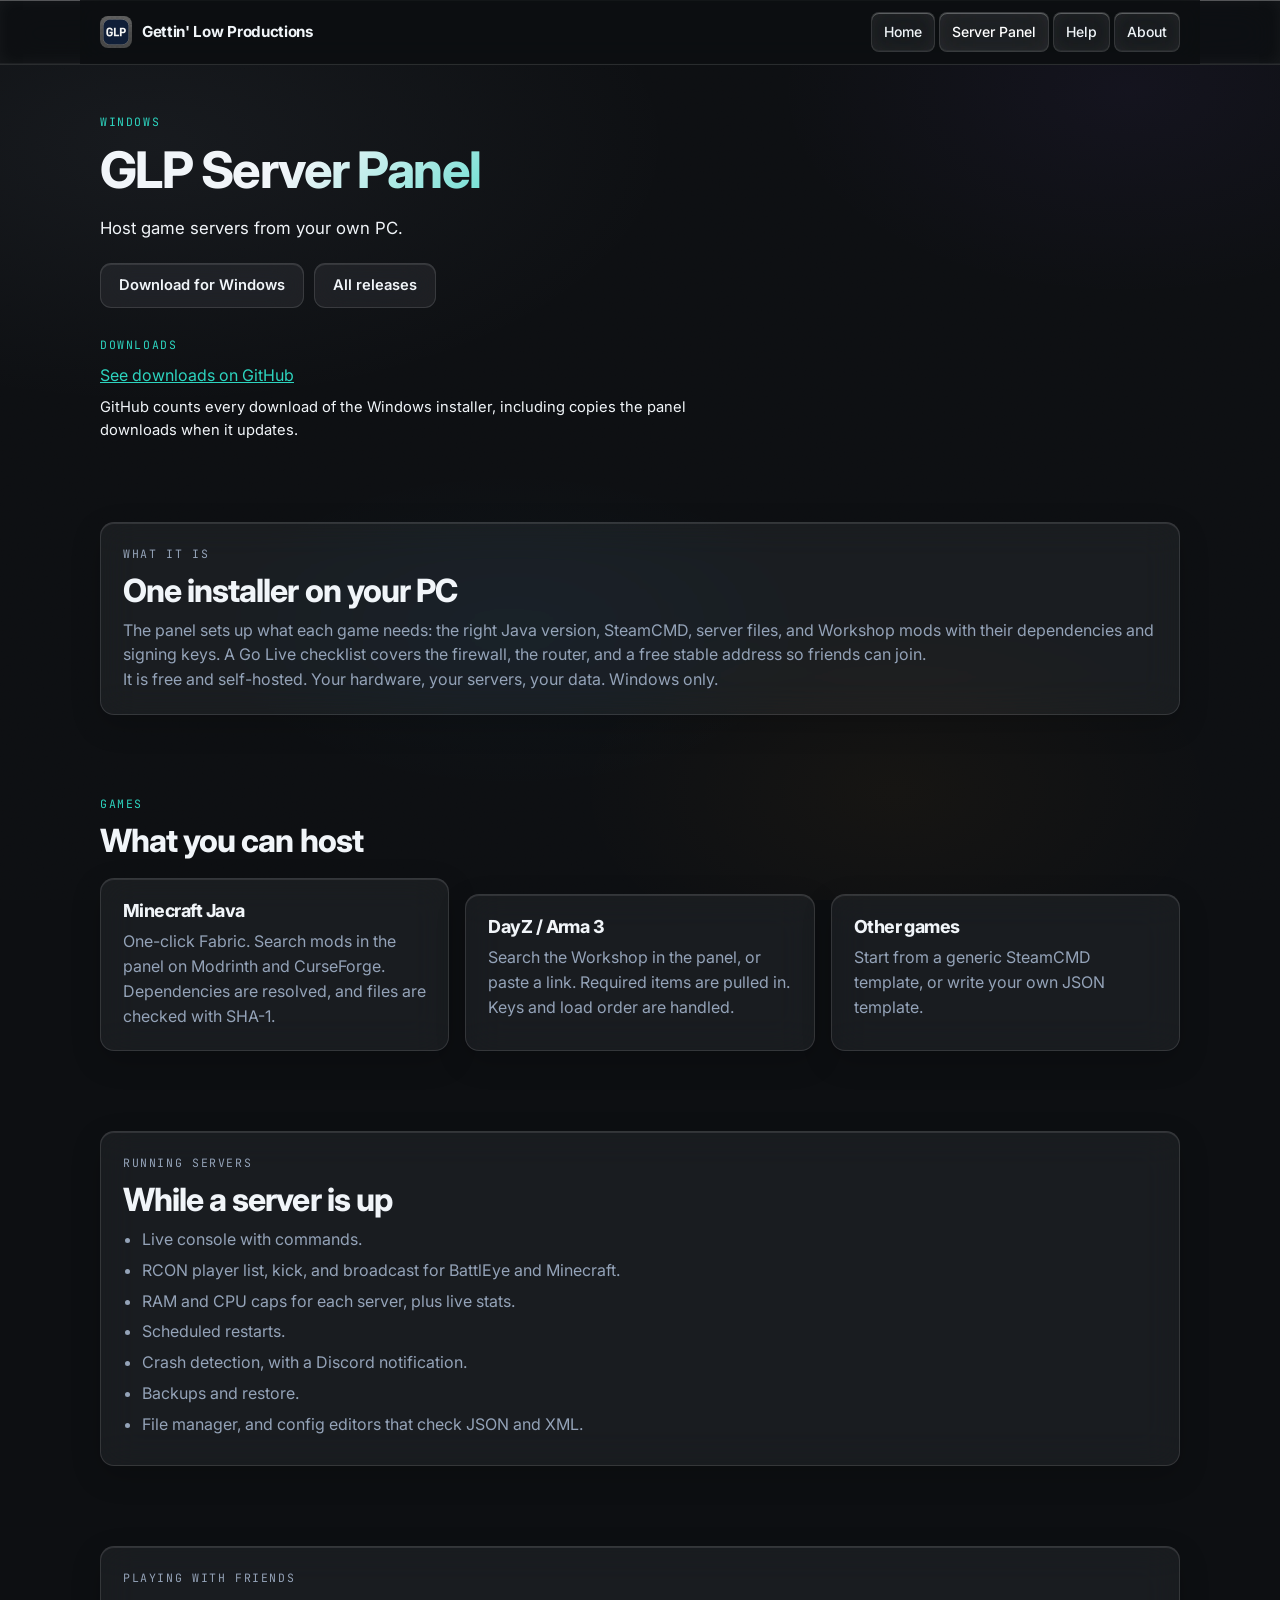
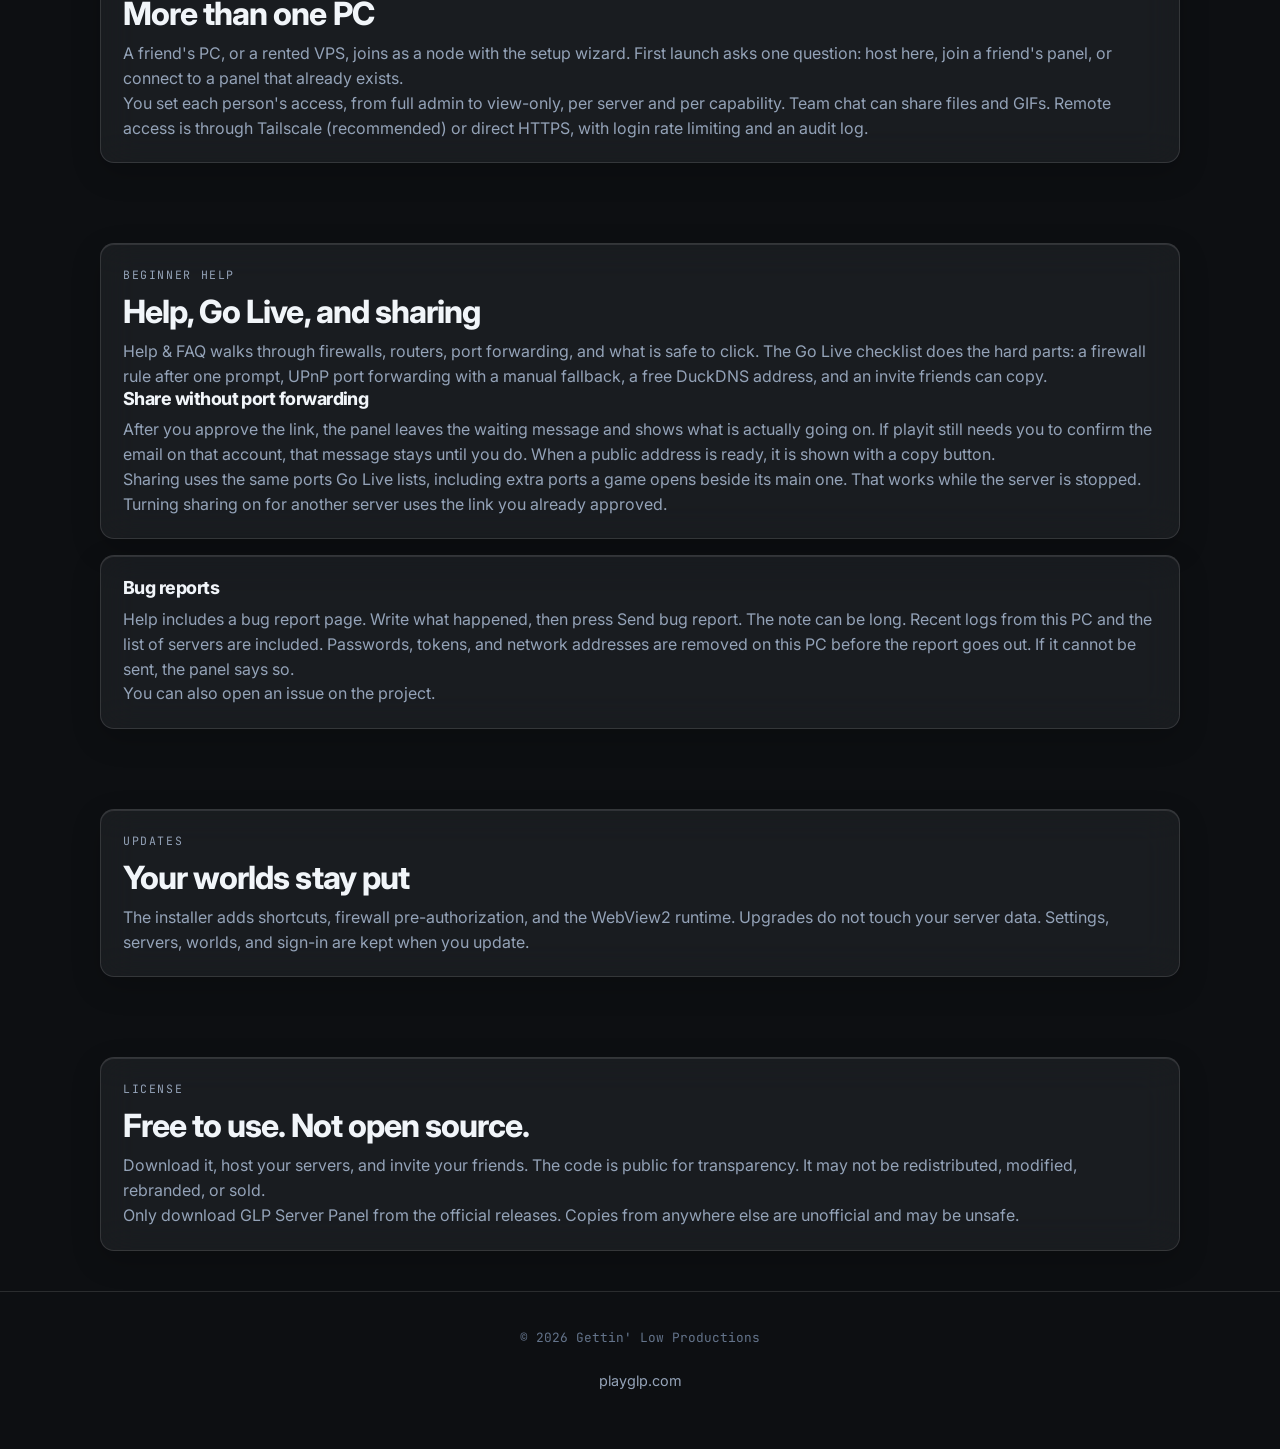
==== index.html @ b5ef21c8 "GLP Server Panel page (static site for GitHub Pages)" ====
<!DOCTYPE html>
<html lang="en">
<head>
  <meta charset="utf-8">
  <meta name="viewport" content="width=device-width, initial-scale=1">
  <title>GLP Server Panel</title>
  <meta name="description" content="Host game servers from your own PC. GLP Server Panel is a free Windows app from Gettin' Low Productions.">
  <link rel="canonical" href="https://gettinlowproductions.github.io/GLP-Panel/">
  <meta property="og:site_name" content="Gettin' Low Productions">
  <meta property="og:title" content="GLP Server Panel">
  <meta property="og:description" content="Host game servers from your own PC. GLP Server Panel is a free Windows app from Gettin' Low Productions.">
  <meta property="og:url" content="https://gettinlowproductions.github.io/GLP-Panel/">
  <meta property="og:type" content="website">
  <meta property="og:image" content="https://gettinlowproductions.github.io/GLP-Panel/assets/glp.jpg">
  <meta property="og:image:alt" content="Gettin' Low Productions">
  <meta name="twitter:card" content="summary">
  <meta name="twitter:title" content="GLP Server Panel">
  <meta name="twitter:description" content="Host game servers from your own PC. GLP Server Panel is a free Windows app from Gettin' Low Productions.">
  <meta name="twitter:image" content="https://gettinlowproductions.github.io/GLP-Panel/assets/glp.jpg">
  <meta name="theme-color" content="#2dd4bf">
  <link rel="preconnect" href="https://fonts.googleapis.com">
  <link rel="preconnect" href="https://fonts.gstatic.com" crossorigin>
  <link href="https://fonts.googleapis.com/css2?family=Inter:wght@400;500;600;700;800&family=JetBrains+Mono:wght@400;500;600&display=swap" rel="stylesheet">
  <link rel="icon" type="image/jpeg" href="assets/glp.jpg">
  <link rel="apple-touch-icon" href="assets/glp.jpg">
  <link rel="stylesheet" href="css/preview.css">
  <link rel="stylesheet" href="css/retheme.css">
  <link rel="stylesheet" href="css/retheme-pages.css">
  <link rel="stylesheet" href="css/panel.css">
</head>
<body>
  <a class="skip-link" href="#main">Skip to content</a>
  <div class="bg" aria-hidden="true"></div>
  <header class="site-header">
    <div class="nav-inner">
      <a class="logo" href="https://playglp.com/">
        <img src="assets/glp-mark.png" width="32" height="32" alt="">
        <span class="logo-full">Gettin' Low Productions</span>
        <span class="logo-short">GLP</span>
      </a>
      <button class="nav-toggle" type="button" aria-expanded="false" aria-controls="site-nav">Menu</button>
      <nav id="site-nav" aria-label="Primary">
        <a href="https://playglp.com/">Home</a>
        <a href="index.html" aria-current="page">Server Panel</a>
        <a href="https://playglp.com/help.html">Help</a>
        <a href="https://playglp.com/about.html">About</a>
      </nav>
    </div>
  </header>

  <main id="main">
    <section class="hero wrap" aria-labelledby="page-title">
      <div class="hero-inner">
        <p class="kicker">Windows</p>
        <h1 id="page-title">GLP Server Panel</h1>
        <p class="lede">Host game servers from your own PC.</p>
        <div class="actions">
          <a class="btn btn-primary" id="download-btn" href="https://github.com/CarterCanDo/GLP-Server-Panel-Releases/releases/latest">Download for Windows<span id="download-version"></span></a>
          <a class="btn btn-secondary" id="all-releases" href="https://github.com/CarterCanDo/GLP-Server-Panel-Releases/releases">All releases</a>
        </div>
        <div class="hero-stat">
          <p class="kicker">Downloads</p>
          <p class="dl-count" id="download-count" aria-live="polite"><a href="https://github.com/CarterCanDo/GLP-Server-Panel-Releases/releases">See downloads on GitHub</a></p>
          <p class="lede dl-note">GitHub counts every download of the Windows installer, including copies the panel downloads when it updates.</p>
        </div>
      </div>
    </section>

    <section class="section tight" aria-labelledby="what-title">
      <div class="wrap">
        <div class="card">
          <p class="kicker">What it is</p>
          <h2 id="what-title">One installer on your PC</h2>
          <p>The panel sets up what each game needs: the right Java version, SteamCMD, server files, and Workshop mods with their dependencies and signing keys. A Go Live checklist covers the firewall, the router, and a free stable address so friends can join.</p>
          <p>It is free and self-hosted. Your hardware, your servers, your data. Windows only.</p>
        </div>
      </div>
    </section>

    <section class="section tight" aria-labelledby="games-title">
      <div class="wrap">
        <p class="kicker">Games</p>
        <h2 id="games-title">What you can host</h2>
        <div class="product-grid">
          <div class="card">
            <h3>Minecraft Java</h3>
            <p>One-click Fabric. Search mods in the panel on Modrinth and CurseForge. Dependencies are resolved, and files are checked with SHA-1.</p>
          </div>
          <div class="card">
            <h3>DayZ / Arma 3</h3>
            <p>Search the Workshop in the panel, or paste a link. Required items are pulled in. Keys and load order are handled.</p>
          </div>
          <div class="card">
            <h3>Other games</h3>
            <p>Start from a generic SteamCMD template, or write your own JSON template.</p>
          </div>
        </div>
      </div>
    </section>

    <section class="section tight" aria-labelledby="run-title">
      <div class="wrap">
        <div class="card">
          <p class="kicker">Running servers</p>
          <h2 id="run-title">While a server is up</h2>
          <ul>
            <li>Live console with commands.</li>
            <li>RCON player list, kick, and broadcast for BattlEye and Minecraft.</li>
            <li>RAM and CPU caps for each server, plus live stats.</li>
            <li>Scheduled restarts.</li>
            <li>Crash detection, with a Discord notification.</li>
            <li>Backups and restore.</li>
            <li>File manager, and config editors that check JSON and XML.</li>
          </ul>
        </div>
      </div>
    </section>

    <section class="section tight" aria-labelledby="friends-title">
      <div class="wrap">
        <div class="card">
          <p class="kicker">Playing with friends</p>
          <h2 id="friends-title">More than one PC</h2>
          <p>A friend's PC, or a rented VPS, joins as a node with the setup wizard. First launch asks one question: host here, join a friend's panel, or connect to a panel that already exists.</p>
          <p>You set each person's access, from full admin to view-only, per server and per capability. Team chat can share files and GIFs. Remote access is through Tailscale (recommended) or direct HTTPS, with login rate limiting and an audit log.</p>
        </div>
      </div>
    </section>

    <section class="section tight" aria-labelledby="help-title">
      <div class="wrap">
        <div class="card">
          <p class="kicker">Beginner help</p>
          <h2 id="help-title">Help, Go Live, and sharing</h2>
          <p>Help &amp; FAQ walks through firewalls, routers, port forwarding, and what is safe to click. The Go Live checklist does the hard parts: a firewall rule after one prompt, UPnP port forwarding with a manual fallback, a free DuckDNS address, and an invite friends can copy.</p>
          <h3>Share without port forwarding</h3>
          <p>After you approve the link, the panel leaves the waiting message and shows what is actually going on. If playit still needs you to confirm the email on that account, that message stays until you do. When a public address is ready, it is shown with a copy button.</p>
          <p>Sharing uses the same ports Go Live lists, including extra ports a game opens beside its main one. That works while the server is stopped. Turning sharing on for another server uses the link you already approved.</p>
        </div>
        <div class="card">
          <h3>Bug reports</h3>
          <p>Help includes a bug report page. Write what happened, then press Send bug report. The note can be long. Recent logs from this PC and the list of servers are included. Passwords, tokens, and network addresses are removed on this PC before the report goes out. If it cannot be sent, the panel says so.</p>
          <p>You can also open an issue on the project.</p>
        </div>
      </div>
    </section>

    <section class="section tight" aria-labelledby="updates-title">
      <div class="wrap">
        <div class="card">
          <p class="kicker">Updates</p>
          <h2 id="updates-title">Your worlds stay put</h2>
          <p>The installer adds shortcuts, firewall pre-authorization, and the WebView2 runtime. Upgrades do not touch your server data. Settings, servers, worlds, and sign-in are kept when you update.</p>
        </div>
      </div>
    </section>

    <section class="section tight" aria-labelledby="license-title">
      <div class="wrap">
        <div class="card">
          <p class="kicker">License</p>
          <h2 id="license-title">Free to use. Not open source.</h2>
          <p>Download it, host your servers, and invite your friends. The code is public for transparency. It may not be redistributed, modified, rebranded, or sold.</p>
          <p>Only download GLP Server Panel from the official releases. Copies from anywhere else are unofficial and may be unsafe.</p>
        </div>
      </div>
    </section>
  </main>

  <footer class="site-footer">
    <div class="footer-brand">© 2026 Gettin' Low Productions</div>
    <div class="footer-links">
      <a href="https://playglp.com/">playglp.com</a>
    </div>
  </footer>
  <script src="js/border-light.js"></script>
  <script src="js/downloads.js"></script>
</body>
</html>
---- css/preview.css ----
:root {
  --bg: #0d0f12;
  --surface: #161a21;
  --surface-2: #1e232c;
  --cyan: #2dd4bf;
  --violet: #a78bfa;
  --sky: #38bdf8;
  --amber: #f59e0b;
  --text: #f1f5f9;
  --muted: #94a3b8;
  --faint: #64748b;
  --line: rgba(45, 212, 191, 0.14);
  --line-strong: rgba(45, 212, 191, 0.35);
  --danger: #f87171;
  --ok: #34d399;
  --sidebar: #11151c;
  --radius: 14px;
  --max: 1120px;
  --header: 64px;
  --ribbon: 0px;
}

* { box-sizing: border-box; margin: 0; padding: 0; }
html { scroll-behavior: smooth; scroll-padding-top: calc(var(--ribbon) + 180px); }
body {
  font-family: Inter, system-ui, sans-serif;
  background: var(--bg);
  color: var(--text);
  line-height: 1.55;
  min-height: 100%;
}
img { max-width: 100%; display: block; }
a { color: var(--cyan); }
button { font-family: inherit; }
[hidden] { display: none !important; }

.bg {
  position: fixed; inset: 0; z-index: -1; pointer-events: none;
  background:
    radial-gradient(ellipse 70% 45% at 12% 18%, rgba(45, 212, 191, 0.06) 0%, transparent 60%),
    radial-gradient(ellipse 50% 40% at 88% 8%, rgba(167, 139, 250, 0.05) 0%, transparent 55%);
}

/* Preview ribbon — this is not production */
.ribbon {
  position: sticky; top: 0; z-index: 200;
  background: #12161c;
  border-bottom: 1px solid rgba(245, 158, 11, 0.35);
  color: var(--muted);
  font-size: 0.75rem;
  letter-spacing: 0.04em;
  text-align: center;
  padding: 8px 16px;
  min-height: var(--ribbon);
}
.ribbon strong { color: var(--amber); font-weight: 700; letter-spacing: 0.08em; text-transform: uppercase; font-size: 0.68rem; }

/* Header */
.site-header {
  position: sticky;
  top: 0;
  z-index: 180;
  background: rgba(13, 15, 18, 0.92);
  backdrop-filter: blur(14px);
  border-bottom: 1px solid var(--line);
}
.nav-inner {
  max-width: var(--max);
  margin: 0 auto;
  padding: 0 20px;
  min-height: var(--header);
  display: flex;
  align-items: center;
  gap: 18px;
}
.logo {
  display: flex; align-items: center; gap: 10px;
  text-decoration: none; color: var(--text);
  font-weight: 700; letter-spacing: -0.02em;
  flex-shrink: 0;
}
.logo img {
  width: 32px; height: 32px; border-radius: 8px; object-fit: cover;
  background: #0a0c10;
}
.logo span { white-space: nowrap; font-size: 0.95rem; }
.logo-short { display: none; font-weight: 700; letter-spacing: 0.04em; }

.nav-toggle {
  display: none;
  margin-left: auto;
  min-width: 44px; min-height: 44px;
  padding: 0 12px;
  border-radius: 10px;
  border: 1px solid var(--line);
  background: transparent;
  color: var(--text);
  font-weight: 600;
  font-size: 0.85rem;
  cursor: pointer;
}
.nav-toggle[aria-expanded="true"] { border-color: var(--line-strong); color: var(--cyan); }

.product-jump {
  border-top: 1px solid var(--line);
  padding: 10px 20px 12px;
}
.product-jump .chip-row {
  max-width: var(--max);
  margin: 0 auto;
}

#site-nav {
  display: flex;
  align-items: center;
  gap: 4px;
  margin-left: auto;
  list-style: none;
}
#site-nav a, #site-nav .menu-btn {
  display: inline-flex; align-items: center; justify-content: center;
  min-height: 40px; padding: 8px 12px;
  color: var(--muted); text-decoration: none;
  font-size: 0.875rem; font-weight: 500;
  background: none; border: 0; border-radius: 8px;
  cursor: pointer; white-space: nowrap;
}
#site-nav a:hover, #site-nav .menu-btn:hover,
#site-nav a[aria-current="page"], #site-nav .menu-btn[aria-expanded="true"] {
  color: var(--text); background: var(--surface-2);
}
#site-nav a.discord {
  color: var(--cyan);
  border: 1px solid var(--line);
  margin-left: 6px;
}
#site-nav a.discord:hover { border-color: var(--line-strong); }

.visually-hidden {
  position: absolute; width: 1px; height: 1px; overflow: hidden;
  clip: rect(0, 0, 0, 0); white-space: nowrap; border: 0;
}
.lang-switch {
  position: relative;
  display: flex;
  align-items: center;
  margin: 0 4px;
}
.lang-switch select {
  appearance: none;
  background: var(--surface);
  border: 1px solid var(--line);
  color: var(--muted);
  font-family: "JetBrains Mono", ui-monospace, monospace;
  font-size: 0.72rem;
  font-weight: 500;
  padding: 8px 28px 8px 10px;
  min-height: 40px;
  border-radius: 8px;
  cursor: pointer;
  outline: none;
  max-width: 180px;
}
.lang-switch select:hover,
.lang-switch select:focus {
  border-color: var(--line-strong);
  color: var(--cyan);
}
.lang-switch::after {
  content: "▾";
  position: absolute;
  right: 10px;
  pointer-events: none;
  font-size: 0.65rem;
  color: var(--faint);
}

.has-menu { position: relative; }
.dropdown {
  position: absolute; top: calc(100% + 6px); left: 0;
  min-width: 260px;
  background: #141820;
  border: 1px solid var(--line);
  border-radius: 12px;
  padding: 8px;
  box-shadow: 0 16px 40px rgba(0,0,0,.45);
  display: none;
}
.has-menu.open .dropdown, .has-menu:hover .dropdown, .has-menu:focus-within .dropdown {
  display: block;
}
.dropdown a {
  display: grid !important;
  grid-template-columns: 32px minmax(0, 1fr);
  align-items: center;
  justify-content: start;
  column-gap: 12px;
  width: 100%;
  text-align: left;
  min-height: 48px;
  padding: 8px 10px !important;
  white-space: nowrap !important;
}
.dropdown img {
  width: 32px;
  height: 32px;
  border-radius: 8px;
  object-fit: cover;
  object-position: center;
  flex: none;
  display: block;
}
.dropdown .item-text {
  display: flex;
  flex-direction: column;
  justify-content: center;
  align-items: flex-start;
  gap: 2px;
  min-width: 0;
  line-height: 1.2;
}
.dropdown .name { display: block; color: var(--text); font-weight: 600; font-size: 0.86rem; }
.dropdown .job { display: block; color: var(--faint); font-size: 0.75rem; }

/* Page */
.wrap { max-width: var(--max); margin: 0 auto; padding: 0 20px; }
.section { padding: 64px 20px; }
.section.tight { padding: 40px 20px; }
.kicker {
  font-family: "JetBrains Mono", ui-monospace, monospace;
  font-size: 0.72rem; letter-spacing: 0.14em; text-transform: uppercase;
  color: var(--cyan); margin-bottom: 10px;
}
h1, h2, h3 { letter-spacing: -0.03em; line-height: 1.15; font-weight: 750; }
h1 { font-size: clamp(2rem, 4.4vw, 3.15rem); }
h2 { font-size: clamp(1.45rem, 3vw, 2rem); }
h3 { font-size: 1.12rem; }
.lede { color: var(--muted); font-size: 1.05rem; max-width: 40rem; }
.center { text-align: center; }
.center .lede { margin-left: auto; margin-right: auto; }

.actions { display: flex; flex-wrap: wrap; gap: 10px; margin-top: 22px; }
.btn {
  display: inline-flex; align-items: center; justify-content: center;
  min-height: 44px; padding: 10px 18px; border-radius: 11px;
  font-weight: 600; font-size: 0.92rem; text-decoration: none;
  border: 1px solid transparent; cursor: pointer;
}
.btn-primary {
  background: linear-gradient(135deg, rgba(45,212,191,.16), rgba(167,139,250,.1));
  color: var(--cyan);
  border-color: rgba(45,212,191,.35);
}
.btn-primary:hover { border-color: rgba(45,212,191,.6); color: #fff; }
.btn-secondary {
  background: transparent; color: var(--muted);
  border-color: var(--line);
}
.btn-secondary:hover { color: var(--text); border-color: var(--line-strong); }
.btn-amber { color: var(--amber); border-color: rgba(245,158,11,.35); background: transparent; }
.btn-amber:hover { background: rgba(245,158,11,.08); }
.btn[aria-disabled="true"] { opacity: 0.7; cursor: default; pointer-events: none; }

.badge {
  display: inline-flex; align-items: center; gap: 6px;
  font-family: "JetBrains Mono", ui-monospace, monospace;
  font-size: 0.68rem; letter-spacing: 0.08em; text-transform: uppercase;
  padding: 4px 9px; border-radius: 999px;
  border: 1px solid var(--line); color: var(--muted);
}
.badge-warn { color: var(--amber); border-color: rgba(245,158,11,.4); background: rgba(245,158,11,.08); }
.badge-ok { color: var(--ok); border-color: rgba(52,211,153,.35); background: rgba(52,211,153,.08); }
.badge-soon { color: var(--amber); border-color: rgba(245,158,11,.4); }

/* Hero */
.hero { padding: 48px 20px 36px; }
.hero-inner { max-width: 720px; }
.hero h1 {
  background: linear-gradient(135deg, var(--text) 28%, var(--cyan) 72%, var(--violet));
  -webkit-background-clip: text; background-clip: text; -webkit-text-fill-color: transparent;
  margin: 8px 0 16px;
}
.hero .lede { margin-bottom: 4px; }

/* Two paths */
.path-grid {
  display: grid; grid-template-columns: 1fr 1fr; gap: 16px;
  max-width: var(--max); margin: 0 auto;
}
.path-card {
  background: var(--surface);
  border: 1px solid var(--line);
  border-radius: var(--radius);
  padding: 24px;
  display: flex; flex-direction: column; gap: 10px;
}
.path-card p { color: var(--muted); font-size: 0.95rem; }
.path-card .actions { margin-top: auto; padding-top: 8px; }

/* Journey */
.journey { display: flex; flex-direction: column; gap: 0; max-width: 760px; margin: 28px auto 0; }
.stage {
  display: grid;
  grid-template-columns: 28px 1fr;
  gap: 16px;
  position: relative;
}
.stage + .stage { margin-top: 0; }
.rail { position: relative; }
.rail::before {
  content: "";
  position: absolute;
  left: 13px; top: 28px; bottom: -8px;
  width: 2px;
  background: linear-gradient(180deg, var(--cyan), rgba(167,139,250,.5));
  opacity: .45;
}
.stage:last-child .rail::before { display: none; }
.dot {
  width: 28px; height: 28px; border-radius: 50%;
  display: grid; place-items: center;
  font-family: "JetBrains Mono", ui-monospace, monospace;
  font-size: 0.62rem; font-weight: 700;
  background: var(--surface-2);
  border: 1px solid var(--line-strong);
  color: var(--cyan);
}
.stage-body { padding: 0 0 28px; }
.stage-meta {
  display: flex; flex-wrap: wrap; align-items: center; gap: 8px 12px;
  margin-bottom: 6px;
}
.stage-name {
  font-family: "JetBrains Mono", ui-monospace, monospace;
  font-size: 0.72rem; letter-spacing: 0.12em; text-transform: uppercase;
  color: var(--faint);
}
.stage-product { font-weight: 700; }
.stage-body p { color: var(--muted); font-size: 0.95rem; max-width: 46ch; }
.stage.support .dot { color: var(--cyan); }
.stage.manage .dot { color: var(--violet); border-color: rgba(167,139,250,.45); }
.stage.talk .dot { color: var(--sky); border-color: rgba(56,189,248,.45); }
.stage.play .dot { color: #67e8f9; border-color: rgba(0,240,255,.35); }
.stage.host .dot { color: var(--amber); border-color: rgba(245,158,11,.45); }

/* Builder demo */
.builder-demo {
  display: grid;
  grid-template-columns: 1fr 280px;
  gap: 16px;
  background: var(--surface);
  border: 1px solid var(--line);
  border-radius: 16px;
  overflow: hidden;
}
.builder-main { padding: 22px; min-width: 0; }
.builder-steps {
  display: flex; flex-wrap: wrap; gap: 6px;
  margin: 14px 0 18px;
}
.builder-steps button {
  min-height: 36px; padding: 6px 10px;
  border-radius: 999px; border: 1px solid var(--line);
  background: transparent; color: var(--muted);
  font-size: 0.78rem; font-weight: 600; cursor: pointer;
}
.builder-steps button.on {
  color: #0c1018; background: var(--sky); border-color: var(--sky);
}
.builder-panel h3 { margin-bottom: 8px; }
.builder-panel p { color: var(--muted); font-size: 0.92rem; margin-bottom: 12px; }
.choice-list { display: flex; flex-direction: column; gap: 8px; }
.choice {
  text-align: left; width: 100%;
  background: var(--surface-2);
  border: 1px solid var(--line);
  border-radius: 10px;
  padding: 10px 12px;
  color: var(--text);
}
.choice.on { border-color: var(--sky); }
.choice small { display: block; color: var(--faint); font-size: 0.78rem; }
.prod-picks { display: flex; flex-direction: column; gap: 8px; }
.prod-pick {
  display: flex; gap: 10px; align-items: flex-start;
  padding: 10px 12px; border-radius: 10px;
  border: 1px solid var(--line); background: var(--surface-2);
}
.prod-pick.on { border-color: var(--cyan); }
.prod-pick img { width: 28px; height: 28px; border-radius: 7px; object-fit: cover; object-position: center; }
.review-note {
  background: rgba(56,189,248,.08);
  border: 1px solid rgba(56,189,248,.25);
  border-radius: 10px;
  padding: 12px 14px;
  color: var(--muted);
  font-size: 0.9rem;
}
.tree {
  background: var(--sidebar);
  border-left: 1px solid var(--line);
  padding: 14px 0 18px;
  font-size: 0.82rem;
}
.tree-head {
  padding: 4px 16px 12px;
  font-size: 0.68rem; letter-spacing: 0.1em; text-transform: uppercase;
  color: var(--faint); font-weight: 700;
}
.tree-cat {
  padding: 10px 16px 3px;
  font-size: 0.68rem; letter-spacing: 0.08em; text-transform: uppercase;
  color: var(--faint); font-weight: 700;
}
.tree-ch {
  padding: 3px 16px;
  color: var(--muted);
  display: flex; gap: 8px; align-items: center;
}
.tree-ch.lock { color: var(--amber); }
.tree-ch .ico { opacity: .65; width: 14px; text-align: center; }
.tree-roles { padding: 10px 16px 0; display: flex; flex-wrap: wrap; gap: 6px; }
.role-pill {
  font-size: 0.7rem; padding: 3px 8px; border-radius: 999px;
  border: 1px solid var(--line); color: var(--muted);
}

.product-grid {
  display: grid;
  grid-template-columns: repeat(auto-fit, minmax(min(300px, 100%), 1fr));
  gap: 16px;
}
.product-card {
  background: var(--surface);
  border: 1px solid var(--line);
  border-radius: 16px;
  padding: 24px 24px 12px;
  display: flex;
  flex-direction: column;
  gap: 10px;
}
.product-card img {
  width: 48px; height: 48px; border-radius: 12px;
  object-fit: cover; object-position: center; background: #0a0c10;
}
.product-card[data-product="support"] img {
  box-shadow: 0 0 16px rgba(226,232,240,.4);
}
.product-card[data-product="understudy"] img {
  box-shadow: 0 0 16px rgba(76,141,255,.5);
}
.product-card[data-product="prompter"] img {
  box-shadow: 0 0 16px rgba(45,212,191,.5);
}
.product-card[data-product="ensemble"] img {
  box-shadow: 0 0 16px rgba(245,158,11,.5);
}
.product-card[data-product="gaming_lounge"] img,
.product-card[data-product="gaming-lounge"] img {
  box-shadow: 0 0 12px rgba(0,240,255,.5), 0 0 22px rgba(255,46,200,.35);
}
.product-card h3 { font-size: 1.15rem; }
.product-card p { color: var(--muted); font-size: 0.92rem; flex: 1; }
.product-card .tags { display: flex; flex-wrap: wrap; gap: 6px; }
.product-card .tag {
  font-size: 0.72rem; font-weight: 600;
  padding: 4px 8px; border-radius: 999px;
  border: 1px solid var(--line); color: var(--muted);
}
.product-card a.tag-btn {
  text-decoration: none;
  color: var(--cyan);
  border-color: var(--line-strong);
  cursor: pointer;
}
.product-card a.tag-btn:hover {
  border-color: var(--cyan);
  color: var(--text);
}
.product-card .card-actions { display: flex; flex-wrap: wrap; gap: 8px; margin-top: 6px; }
.product-card .card-actions .btn { min-height: 40px; padding: 8px 14px; font-size: 0.82rem; width: auto; }
.product-status {
  display: flex;
  flex-direction: column;
  gap: 3px;
  margin-top: auto;
  padding-top: 10px;
  min-height: 42px;
  border-top: 1px solid var(--line);
  font-size: 0.75rem;
  font-weight: 600;
  letter-spacing: 0.01em;
  color: var(--muted);
}
.product-status-row {
  display: flex;
  justify-content: space-between;
  align-items: center;
  gap: 12px;
}
.product-status-meta {
  display: flex;
  justify-content: space-between;
  align-items: center;
  gap: 12px;
  font-size: 0.68rem;
  font-weight: 500;
  color: var(--muted);
}
.product-status-hist,
.product-status-uptime { white-space: nowrap; }
.product-status-hist { min-height: 1em; }
@media (max-width: 520px) {
  .product-status-meta { flex-wrap: wrap; gap: 2px 12px; }
}
.product-status-health {
  display: inline-flex;
  align-items: center;
  gap: 8px;
  min-width: 0;
}
.product-status-dot {
  width: 7px;
  height: 7px;
  border-radius: 50%;
  background: var(--faint);
  flex-shrink: 0;
}
.product-status-dot[data-state="operational"] { background: var(--ok); }
.product-status-dot[data-state="degraded"] { background: var(--amber); }
.product-status-dot[data-state="offline"] { background: var(--danger); }
.product-status-dot[data-state="unknown"] { background: var(--faint); }
.product-status-label { white-space: nowrap; }
.product-status-servers {
  color: var(--muted);
  white-space: nowrap;
  font-variant-numeric: tabular-nums;
}

/* Products */
.product-rows { display: flex; flex-direction: column; gap: 10px; }
.product-row {
  display: grid;
  grid-template-columns: 48px 1fr auto;
  gap: 16px; align-items: center;
  background: var(--surface);
  border: 1px solid var(--line);
  border-radius: 14px;
  padding: 16px 18px;
  text-decoration: none; color: inherit;
}
.product-row:hover { border-color: var(--line-strong); }
.product-row img, .product-mark {
  width: 48px; height: 48px; border-radius: 12px;
  object-fit: cover; object-position: center; background: #0a0c10;
}
.product-mark {
  display: grid; place-items: center;
  font-family: "JetBrains Mono", ui-monospace, monospace;
  font-size: 0.7rem; font-weight: 700;
  background: linear-gradient(135deg, var(--cyan), var(--violet));
  color: #0c1018;
}
.product-row h3 { font-size: 1rem; margin-bottom: 2px; }
.product-row p { color: var(--muted); font-size: 0.88rem; }
.product-row .go { color: var(--cyan); font-weight: 600; font-size: 0.85rem; white-space: nowrap; }

.chip-row { display: flex; flex-wrap: wrap; gap: 8px; justify-content: center; }
.chip {
  display: inline-flex; align-items: center; gap: 8px;
  min-height: 44px; padding: 8px 14px;
  border-radius: 999px; border: 1px solid var(--line);
  background: var(--surface); color: var(--text); text-decoration: none;
  font-weight: 600; font-size: 0.88rem;
  font-family: inherit; cursor: pointer;
}
.chip img { width: 22px; height: 22px; border-radius: 6px; object-fit: cover; object-position: center; }
.chip:hover { border-color: var(--line-strong); }
.chip[aria-current="page"] {
  border-color: var(--line-strong);
  color: var(--cyan);
  background: var(--surface-2);
}

/* Prompter demo */
.pdemo-wrap { margin-top: 20px; }
.pdemo-head { display: flex; justify-content: space-between; gap: 16px; flex-wrap: wrap; margin-bottom: 14px; }
.pdemo-head p { color: var(--muted); font-size: 0.92rem; max-width: 46ch; }
.pdemo-duo { display: grid; grid-template-columns: 1fr 1fr; gap: 16px; }
.pdemo-stage { background: rgba(22,26,33,.7); border: 1px solid var(--line); border-radius: 16px; overflow: hidden; position: relative; }
.pdemo-bar { display: flex; align-items: center; gap: 10px; padding: 12px 16px; border-bottom: 1px solid var(--line); }
.pdemo-face { width: 30px; height: 30px; border-radius: 9px; display: grid; place-items: center; font-weight: 700; font-size: 0.8rem; color: #06231f; background: linear-gradient(140deg, var(--cyan), var(--sky)); flex: none; }
.pdemo-face-b { background: linear-gradient(140deg, var(--sky), var(--violet)); color: #0b1220; }
.pdemo-name { font-weight: 600; font-size: 0.9rem; }
.pdemo-scroll { height: 300px; overflow-y: auto; padding: 16px; display: flex; flex-direction: column; gap: 12px; }
.pdemo-turn { max-width: 78%; display: flex; flex-direction: column; gap: 4px; }
.pdemo-turn.them { align-self: flex-start; }
.pdemo-turn.me { align-self: flex-end; align-items: flex-end; }
.pdemo-bubble { padding: 10px 14px; border-radius: 14px; font-size: 0.93rem; }
.them .pdemo-bubble { background: var(--surface-2); border: 1px solid var(--line); border-top-left-radius: 4px; }
.me .pdemo-bubble { background: linear-gradient(140deg, var(--cyan), var(--sky)); color: #06231f; font-weight: 500; border-top-right-radius: 4px; }
.pdemo-whisper { font-size: 0.74rem; color: var(--faint); font-style: italic; }
.pdemo-whisper b { font-style: normal; font-family: "JetBrains Mono", ui-monospace, monospace; font-size: 0.62rem; color: var(--cyan); margin-right: 6px; }
.pdemo-typing { display: inline-flex; gap: 5px; padding: 12px 14px; background: var(--surface-2); border: 1px solid var(--line); border-radius: 14px; align-self: flex-start; }
.pdemo-typing.me-side { align-self: flex-end; }
.pdemo-typing i { width: 6px; height: 6px; border-radius: 50%; background: var(--muted); animation: pdemoDot 1s ease-in-out infinite; }
.pdemo-typing i:nth-child(2) { animation-delay: .15s; }
.pdemo-typing i:nth-child(3) { animation-delay: .3s; }
@keyframes pdemoDot { 50% { opacity: 1; transform: translateY(-3px); } 0%,100% { opacity: .25; } }
.pdemo-inrow { display: flex; align-items: center; gap: 10px; padding: 12px 14px; border-top: 1px solid var(--line); }
.pdemo-inrow input { flex: 1; min-width: 0; background: var(--surface-2); color: var(--text); border: 1px solid var(--line); border-radius: 11px; padding: 10px 13px; font-size: 0.92rem; }
.pdemo-count { font-family: "JetBrains Mono", ui-monospace, monospace; font-size: 0.66rem; color: var(--faint); }
.pdemo-sys { align-self: center; text-align: center; font-family: "JetBrains Mono", ui-monospace, monospace; font-size: 0.72rem; color: var(--faint); background: rgba(148,163,184,.07); border: 1px dashed var(--line); border-radius: 10px; padding: 8px 14px; max-width: 90%; }
.pdemo-gate[hidden], .pdemo-inrow[hidden] { display: none; }
.pdemo-gate { position: absolute; inset: 0; z-index: 5; background: rgba(13,15,18,.93); display: flex; flex-direction: column; align-items: center; justify-content: center; gap: 10px; padding: 20px; text-align: center; }
.pdemo-gate-title { font-weight: 700; }
.pdemo-gate-sub { color: var(--muted); font-size: 0.8rem; }
.pdemo-flags { display: flex; flex-wrap: wrap; gap: 8px; justify-content: center; max-height: 220px; overflow-y: auto; }
.pdemo-flag { background: var(--surface-2); border: 1px solid var(--line); border-radius: 10px; padding: 8px 11px; font-size: 0.8rem; color: var(--text); cursor: pointer; min-height: 40px; }
.pdemo-flag.suggest { border-color: var(--cyan); }
.pdemo-flag .sug { font-family: "JetBrains Mono", ui-monospace, monospace; font-size: 0.58rem; color: var(--cyan); }
.pdemo-cycler { font-size: 0.95rem; background: var(--surface-2); border: 1px solid var(--line); border-radius: 12px; padding: 10px 18px; }
.pdemo-flagbtn { margin-left: auto; font-family: "JetBrains Mono", ui-monospace, monospace; font-size: 0.72rem; background: rgba(45,212,191,.08); border: 1px solid var(--line); border-radius: 16px; padding: 4px 10px; color: var(--muted); }
.pdemo-fake { min-height: 44px; }
.pdemo-fakein { color: var(--faint); font-family: "JetBrains Mono", ui-monospace, monospace; font-size: 0.7rem; }
.pdemo-quota { font-family: "JetBrains Mono", ui-monospace, monospace; font-size: 0.7rem; color: var(--cyan); border: 1px solid rgba(45,212,191,.25); padding: 5px 12px; border-radius: 20px; }
.pdemo-foot { margin-top: 10px; font-size: 0.75rem; color: var(--faint); font-family: "JetBrains Mono", ui-monospace, monospace; }

/* Inner pages */
.page-hero { padding: 40px 20px 12px; }
.page-hero .lede { margin-top: 10px; }
.beta-banner {
  width: 100%;
  background: var(--surface);
  border: 1px solid rgba(245, 158, 11, 0.4);
  border-radius: var(--radius);
  padding: 32px 36px 28px;
  background-image: linear-gradient(180deg, rgba(245, 158, 11, 0.08), transparent 55%);
}
.beta-banner .kicker { color: var(--amber); }
.beta-banner h1 {
  margin: 8px 0 14px;
  max-width: none;
  font-size: clamp(1.6rem, 3.2vw, 2.35rem);
  line-height: 1.2;
}
.beta-banner .lede { color: var(--muted); max-width: none; margin: 0; }
.beta-banner .actions { margin-top: 20px; }
.stack { display: flex; flex-direction: column; gap: 12px; }
.card {
  background: var(--surface);
  border: 1px solid var(--line);
  border-radius: var(--radius);
  padding: 22px;
}
.card h3 { margin-bottom: 8px; }
.card p, .card li { color: var(--muted); }
.card ol, .card ul { padding-left: 1.2rem; }
.card li { margin: 6px 0; }
.flow { display: grid; gap: 8px; }
.flow-step {
  display: grid; grid-template-columns: 28px 1fr; gap: 12px; align-items: start;
}
.flow-n {
  width: 28px; height: 28px; border-radius: 50%;
  display: grid; place-items: center;
  background: var(--surface-2); border: 1px solid var(--line);
  font-size: 0.75rem; font-weight: 700; color: var(--cyan);
}
.split { display: grid; grid-template-columns: 1fr 1fr; gap: 16px; }
.shot {
  border-radius: 14px; overflow: hidden;
  border: 1px solid var(--line);
  background: #0a0a12;
}
.shot img { width: 100%; height: auto; }
.muted { color: var(--muted); }
.faint { color: var(--faint); font-size: 0.85rem; }
.price-grid { display: grid; grid-template-columns: repeat(3, 1fr); gap: 12px; }
.price-card h3 { margin: 8px 0 4px; }
.price-card .amt { font-size: 1.4rem; font-weight: 750; }
.note {
  font-size: 0.88rem; color: var(--muted);
  border-left: 2px solid var(--cyan);
  padding: 4px 0 4px 12px;
}

footer.site-footer {
  border-top: 1px solid var(--line);
  padding: 36px 20px 48px;
  text-align: center;
}
.footer-brand { font-family: "JetBrains Mono", ui-monospace, monospace; color: var(--faint); font-size: 0.8rem; margin-bottom: 14px; }
.footer-links { display: flex; flex-wrap: wrap; gap: 8px 18px; justify-content: center; }
.footer-links a { color: var(--muted); text-decoration: none; font-size: 0.9rem; min-height: 40px; display: inline-flex; align-items: center; }
.footer-links a:hover { color: var(--cyan); }
.footer-note { margin-top: 16px; color: var(--faint); font-size: 0.78rem; }

@media (max-width: 1024px) {
  .logo-full { display: none; }
  .logo-short { display: inline; }
  .nav-toggle { display: inline-flex; }
  #site-nav {
    display: none;
    position: absolute; left: 0; right: 0; top: 100%;
    flex-direction: column; align-items: stretch;
    background: #10141a;
    border-bottom: 1px solid var(--line);
    padding: 8px 12px 16px;
    gap: 4px;
    margin: 0;
  }
  #site-nav.open { display: flex; }
  #site-nav a, #site-nav .menu-btn {
    width: 100%; justify-content: flex-start; min-height: 44px;
  }
  #site-nav a.discord { margin-left: 0; }
  .lang-switch { width: 100%; margin: 6px 0; }
  .lang-switch select { width: 100%; max-width: none; }
  .has-menu { width: 100%; }
  .dropdown {
    position: static; display: none;
    box-shadow: none; border: 0; background: transparent; padding: 0 0 0 8px;
  }
  .has-menu.open .dropdown { display: block; }
}

@media (max-width: 860px) {
  .path-grid, .split, .builder-demo, .pdemo-duo, .price-grid { grid-template-columns: 1fr; }
  .builder-demo { display: flex; flex-direction: column; }
  .builder-main { order: 1; }
  .tree { order: 2; border-left: 0; border-top: 1px solid var(--line); min-height: 0; }
  .product-row { grid-template-columns: 40px 1fr; }
  .product-row .go { display: none; }
  .hero { padding-top: 32px; }
  .section { padding: 48px 16px; }
  .logo-full { display: none; }
  .logo-short { display: inline; }
  .actions { width: 100%; flex-direction: column; }
  .actions .btn { width: 100%; }
}

@media (prefers-reduced-motion: reduce) {
  html { scroll-behavior: auto; }
  .pdemo-typing i { animation: none; }
}
---- css/retheme.css ----
/* Preview v2b — clear neutral glass; product color only in the border light. Not for production. */

:root {
  --gl-1: #2DD4BF;
  --gl-2: #2DD4BF;
  --gl-3: #2DD4BF;
  --gl-radius: 200px;
  --gl-border-w: 2.5px;
  --glass-fill: rgba(255, 255, 255, 0.055);
  --glass-fill-btn: rgba(255, 255, 255, 0.06);
  --glass-border: rgba(255, 255, 255, 0.12);
  --glass-spec: inset 0 1px 0 rgba(255, 255, 255, 0.28),
                inset 0 -1px 0 rgba(255, 255, 255, 0.05),
                inset 0 0 16px rgba(255, 255, 255, 0.045);
  --label: #f1f5f9;
}

/* ---- Addendum 1: dashboard heading gradients (do not flatten) ---- */
[data-product="support"],
#paths,
#builder,
.stage.support,
.chip[href="support.html"],
.footer-links a[href="support.html"],
.dropdown a[href="support.html"] {
  --gl-1: #475569;
  --gl-2: #CBD5E1;
  --gl-3: #FFFFFF;
}
[data-product="understudy"],
.stage.manage,
.chip[href="understudy.html"],
.footer-links a[href="understudy.html"],
.dropdown a[href="understudy.html"] {
  --gl-1: #7DD3FC;
  --gl-2: #38BDF8;
  --gl-3: #2563EB;
}
[data-product="prompter"],
#proof,
.pdemo-stage,
.stage.talk,
.chip[href="prompter.html"],
.footer-links a[href="prompter.html"],
.dropdown a[href="prompter.html"] {
  --gl-1: #CCFBF1;
  --gl-2: #2DD4BF;
  --gl-3: #115E59;
}
[data-product="ensemble"],
.edemo-root,
.stage.host,
.chip[href="ensemble.html"],
.footer-links a[href="ensemble.html"],
.dropdown a[href="ensemble.html"] {
  --gl-1: #FEF3C7;
  --gl-2: #FBBF24;
  --gl-3: #92400E;
  --gl-4: #F59E0B;
}
[data-product="gaming_lounge"],
[data-product="gaming-lounge"],
.stage.play,
.chip[href="gaming-lounge.html"],
.footer-links a[href="gaming-lounge.html"],
.dropdown a[href="gaming-lounge.html"] {
  --gl-1: #00F0FF;
  --gl-2: #8B5CF6;
  --gl-3: #FF2EC8;
}

/* ---- Visible backdrop so glass can frost something ---- */
.bg {
  background:
    radial-gradient(ellipse 70% 50% at 12% 14%, rgba(148, 163, 184, 0.07) 0%, transparent 62%),
    radial-gradient(ellipse 55% 42% at 88% 8%, rgba(139, 92, 246, 0.055) 0%, transparent 58%),
    radial-gradient(ellipse 48% 36% at 82% 88%, rgba(245, 158, 11, 0.045) 0%, transparent 60%),
    radial-gradient(ellipse 42% 32% at 16% 82%, rgba(56, 189, 248, 0.05) 0%, transparent 60%),
    radial-gradient(ellipse 50% 40% at 50% 48%, rgba(255, 255, 255, 0.03) 0%, transparent 70%);
}
.bg::after {
  content: "";
  position: absolute;
  inset: 0;
  opacity: 0.07;
  pointer-events: none;
  background-image: url("data:image/svg+xml,%3Csvg xmlns='http://www.w3.org/2000/svg' width='180' height='180'%3E%3Cfilter id='n'%3E%3CfeTurbulence type='fractalNoise' baseFrequency='0.85' numOctaves='4' stitchTiles='stitch'/%3E%3C/filter%3E%3Crect width='100%25' height='100%25' filter='url(%23n)'/%3E%3C/svg%3E");
  background-size: 180px 180px;
  mix-blend-mode: overlay;
}
#products,
#journey,
.hero {
  background: radial-gradient(ellipse 80% 55% at 50% 35%, rgba(255, 255, 255, 0.03) 0%, transparent 70%);
}

/* ---- Unify journey stage dots to dashboard gradients ---- */
.stage.support .dot {
  background: linear-gradient(160deg, #475569 0%, #CBD5E1 45%, #FFFFFF 100%);
  color: #0f172a;
  border-color: rgba(203, 213, 225, 0.55);
}
.stage.manage .dot {
  background: linear-gradient(160deg, #7DD3FC 0%, #38BDF8 42%, #2563EB 100%);
  color: #0b1220;
  border-color: rgba(56, 189, 248, 0.55);
}
.stage.talk .dot {
  background: linear-gradient(160deg, #CCFBF1 0%, #2DD4BF 45%, #115E59 100%);
  color: #06231f;
  border-color: rgba(17, 94, 89, 0.55);
}
.stage.play .dot {
  background: linear-gradient(160deg, #00F0FF 0%, #8B5CF6 50%, #FF2EC8 100%);
  color: #0b1020;
  border-color: rgba(139, 92, 246, 0.55);
}
.stage.host .dot {
  background: linear-gradient(160deg, #FEF3C7 0%, #FBBF24 35%, #F59E0B 65%, #92400E 100%);
  color: #1c1005;
  border-color: rgba(245, 158, 11, 0.55);
}

/* Stage bodies as glass panels */
.stage-body {
  position: relative;
  background: var(--glass-fill);
  backdrop-filter: blur(22px) saturate(1.7);
  -webkit-backdrop-filter: blur(22px) saturate(1.7);
  border: 1px solid var(--glass-border);
  border-radius: 14px;
  padding: 12px 16px 14px;
  margin-bottom: 14px;
  box-shadow: var(--glass-spec);
  --mx: -9999px;
  --my: -9999px;
}
.stage:last-child .stage-body { margin-bottom: 0; }

/* ---- Glass surfaces ---- */
.site-header {
  position: sticky;
  top: 0;
  background: color-mix(in srgb, #0d0f12 55%, rgba(255, 255, 255, 0.06));
  backdrop-filter: blur(24px) saturate(1.7);
  -webkit-backdrop-filter: blur(24px) saturate(1.7);
  border-bottom-color: var(--glass-border);
  box-shadow: var(--glass-spec);
}
.dropdown {
  background: color-mix(in srgb, #141820 50%, rgba(255, 255, 255, 0.06));
  backdrop-filter: blur(24px) saturate(1.7);
  -webkit-backdrop-filter: blur(24px) saturate(1.7);
  border-color: var(--glass-border);
  box-shadow: var(--glass-spec), 0 16px 40px rgba(0, 0, 0, 0.35);
}

/* Buttons and button-like controls: clear glass, no solid/tinted fills. */
.btn,
.btn-primary,
.btn-secondary,
.btn-amber,
.nav-toggle,
#site-nav a,
#site-nav .menu-btn,
#site-nav a.discord,
.chip,
.tag,
.badge,
.role-pill,
.pdemo-flagbtn,
.pdemo-quota,
.builder-steps button,
.builder-steps button.on,
.pdemo-flag,
.edemo-iconbtn,
.edemo-linkbtn,
.edemo-badge,
.product-card a.tag-btn,
.product-card .card-actions .btn,
.product-card .btn-primary,
.product-card .btn-secondary {
  background: var(--glass-fill-btn) !important;
  background-image: none !important;
  backdrop-filter: blur(22px) saturate(1.75);
  -webkit-backdrop-filter: blur(22px) saturate(1.75);
  border: 1px solid var(--glass-border) !important;
  box-shadow: var(--glass-spec);
  color: var(--label) !important;
}
.btn-primary,
.product-card .btn-primary,
.product-card a.tag-btn,
#site-nav a.discord {
  background: var(--glass-fill-btn) !important;
}
.btn-primary:hover,
.btn-secondary:hover,
.btn-amber:hover,
.product-card a.tag-btn:hover,
#site-nav a.discord:hover,
.chip:hover,
#site-nav a:hover,
#site-nav .menu-btn:hover,
#site-nav a[aria-current="page"],
#site-nav .menu-btn[aria-expanded="true"],
.builder-steps button.on,
.nav-toggle[aria-expanded="true"] {
  border-color: var(--glass-border) !important;
  background: rgba(255, 255, 255, 0.09) !important;
  color: #ffffff !important;
  box-shadow: var(--glass-spec);
}
#site-nav a:hover,
#site-nav .menu-btn:hover,
#site-nav a[aria-current="page"],
#site-nav .menu-btn[aria-expanded="true"] {
  background: rgba(255, 255, 255, 0.08) !important;
}
.nav-toggle {
  background: var(--glass-fill-btn) !important;
}
.builder-steps button.on {
  color: var(--label) !important;
}

.path-card,
.product-card,
.builder-demo,
.pdemo-stage,
.edemo-panel,
.choice,
.prod-pick,
.review-note,
.pdemo-bubble,
.pdemo-typing,
.pdemo-sys,
.edemo-card,
.edemo-bubble,
.edemo-composer,
.tree,
.pdemo-flag,
.pdemo-cycler,
.pdemo-quota {
  background: var(--glass-fill) !important;
  background-image: none !important;
  backdrop-filter: blur(24px) saturate(1.75);
  -webkit-backdrop-filter: blur(24px) saturate(1.75);
  border-color: var(--glass-border) !important;
  box-shadow: var(--glass-spec);
}
.tree {
  background: color-mix(in srgb, #11151c 58%, rgba(255, 255, 255, 0.05));
}
.builder-demo {
  background: rgba(255, 255, 255, 0.05);
}
.edemo-panel {
  background: color-mix(in srgb, #161a21 50%, rgba(255, 255, 255, 0.06));
}
.edemo-top {
  background: rgba(255, 255, 255, 0.05);
}
.pdemo-gate {
  background: color-mix(in srgb, #0d0f12 60%, rgba(255, 255, 255, 0.05));
  backdrop-filter: blur(22px) saturate(1.6);
  -webkit-backdrop-filter: blur(22px) saturate(1.6);
  box-shadow: var(--glass-spec);
}
.choice,
.prod-pick,
.pdemo-flag,
.pdemo-cycler {
  background: rgba(255, 255, 255, 0.055);
  backdrop-filter: blur(20px) saturate(1.6);
  -webkit-backdrop-filter: blur(20px) saturate(1.6);
  border-color: var(--glass-border);
  box-shadow: var(--glass-spec);
}
.lang-switch select,
.pdemo-inrow input,
.edemo-composer input,
.edemo-composer textarea {
  background: rgba(255, 255, 255, 0.055);
  backdrop-filter: blur(16px) saturate(1.5);
  -webkit-backdrop-filter: blur(16px) saturate(1.5);
  border-color: var(--glass-border);
  color: var(--label);
  box-shadow: inset 0 1px 0 rgba(255, 255, 255, 0.16);
}
.pdemo-inrow input:hover,
.pdemo-inrow input:focus,
.lang-switch select:hover,
.lang-switch select:focus {
  border-color: var(--glass-border);
}


.gl-surface { position: relative; }

/* ---- Border-only cursor light: heading gradient ring, clipped by a 200px radial ---- */
.gl-clip,
.gl-light {
  position: absolute;
  inset: 0;
  border-radius: inherit;
  pointer-events: none;
  z-index: 6;
}
.gl-clip {
  /* Proximity: only the ring near the cursor is visible. */
  -webkit-mask-image: radial-gradient(var(--gl-radius) circle at var(--mx, -9999px) var(--my, -9999px), #000 0%, #000 28%, rgba(0,0,0,0.65) 52%, transparent 100%);
  mask-image: radial-gradient(var(--gl-radius) circle at var(--mx, -9999px) var(--my, -9999px), #000 0%, #000 28%, rgba(0,0,0,0.65) 52%, transparent 100%);
  -webkit-mask-repeat: no-repeat;
  mask-repeat: no-repeat;
}
.gl-light {
  padding: var(--gl-border-w);
  background: conic-gradient(from 120deg at 50% 50%, var(--gl-1) 0deg, var(--gl-2) 130deg, var(--gl-3) 250deg, var(--gl-1) 360deg);
  -webkit-mask:
    linear-gradient(#fff 0 0) content-box,
    linear-gradient(#fff 0 0);
  -webkit-mask-composite: xor;
  mask:
    linear-gradient(#fff 0 0) content-box,
    linear-gradient(#fff 0 0);
  mask-composite: exclude;
}
[data-product="ensemble"] .gl-light,
.edemo-root .gl-light,
.stage.host .gl-light,
.chip[href="ensemble.html"] .gl-light,
.footer-links a[href="ensemble.html"] .gl-light,
.dropdown a[href="ensemble.html"] .gl-light {
  background: conic-gradient(from 120deg at 50% 50%, #FEF3C7 0deg, #FBBF24 90deg, #F59E0B 180deg, #92400E 270deg, #FEF3C7 360deg);
}

/* Form controls cannot host children. Border-box gradient faded by a radial layer. */
.gl-self {
  --mx: -9999px;
  --my: -9999px;
  --gl-fill: rgba(255, 255, 255, 0.06);
  border: var(--gl-border-w) solid transparent !important;
  background-color: transparent;
  background-image:
    linear-gradient(var(--gl-fill), var(--gl-fill)),
    radial-gradient(var(--gl-radius) circle at var(--mx) var(--my), #fff 0%, #fff 22%, rgba(255,255,255,0.5) 48%, transparent 100%),
    linear-gradient(90deg, var(--gl-1) 0%, var(--gl-2) 45%, var(--gl-3) 100%);
  background-origin: border-box, border-box, border-box;
  background-clip: padding-box, border-box, border-box;
}

/* Touch / reduced motion: static faint gradient ring, no tracking. */
html.no-cursor .gl-clip,
html.reduce-motion .gl-clip {
  -webkit-mask-image: none;
  mask-image: none;
}
html.no-cursor .gl-light,
html.reduce-motion .gl-light {
  opacity: 0.4;
}
@media (prefers-reduced-motion: reduce) {
  html { scroll-behavior: auto; }
  .gl-clip {
    -webkit-mask-image: none;
    mask-image: none;
  }
  .gl-light { opacity: 0.4; }
  .gl-self {
    background-image:
      linear-gradient(var(--gl-fill), var(--gl-fill)),
      linear-gradient(90deg, var(--gl-1) 0%, var(--gl-2) 45%, var(--gl-3) 100%);
    background-clip: padding-box, border-box;
  }
}
html.no-cursor .gl-self,
html.reduce-motion .gl-self {
  background-image:
    linear-gradient(var(--gl-fill), var(--gl-fill)),
    linear-gradient(90deg, var(--gl-1) 0%, var(--gl-2) 45%, var(--gl-3) 100%);
  background-clip: padding-box, border-box;
}
---- css/retheme-pages.css ----
/* retheme-pages.css — Addendum 3 supplement to shared v2b retheme.css.
   Keeps v2b tokens and ring technique. Neutralizes leftover product/teal
   fills and washes on the rest of the public site so glass stays clear.
   Product color remains on the proximity border light only. */

:root {
  --line: rgba(255, 255, 255, 0.12);
  --line-strong: rgba(255, 255, 255, 0.22);
  --glass-fill: rgba(255, 255, 255, 0.055);
  --glass-fill-btn: rgba(255, 255, 255, 0.06);
  --glass-border: rgba(255, 255, 255, 0.12);
  --label: #f1f5f9;
}

/* Teal-free backdrop: soft multi-accent / dark, not a product wash. */
.bg,
.aurora-bg,
.aurora,
body > .bg {
  background:
    radial-gradient(ellipse 70% 50% at 12% 16%, rgba(148, 163, 184, 0.07) 0%, transparent 58%),
    radial-gradient(ellipse 50% 42% at 88% 10%, rgba(139, 92, 246, 0.05) 0%, transparent 55%),
    radial-gradient(ellipse 46% 38% at 70% 88%, rgba(245, 158, 11, 0.035) 0%, transparent 55%),
    radial-gradient(ellipse 40% 30% at 40% 70%, rgba(56, 189, 248, 0.03) 0%, transparent 60%),
    #0d0f12 !important;
}

.site-header,
header.site-header,
body > nav,
.nav-inner,
#site-nav {
  background: color-mix(in srgb, #0d0f12 82%, transparent) !important;
  border-color: var(--glass-border) !important;
  backdrop-filter: blur(18px) saturate(160%);
  -webkit-backdrop-filter: blur(18px) saturate(160%);
}

/* Clear glass surfaces used across product, legal, and marketing pages. */
.card,
.price-card,
.plan-card,
.char-card,
.path-card,
.product-row,
.feat,
.feature,
.usecase,
.flow-step,
.cmd-wrap,
.tbl-wrap,
.highlight-box,
.warning-box,
.callout,
.legal-section,
.doc,
.server-card,
.review-note,
.beta-hero,
.beta-banner,
.login-wrap .card,
.card2,
.sheet,
.rail,
.drawer,
.gtile,
.od-stat,
.billbox {
  background: var(--glass-fill) !important;
  background-image: none !important;
  border: 1px solid var(--glass-border) !important;
  box-shadow:
    inset 0 1px 0 rgba(255, 255, 255, 0.10),
    0 10px 30px rgba(0, 0, 0, 0.18) !important;
  backdrop-filter: blur(18px) saturate(160%);
  -webkit-backdrop-filter: blur(18px) saturate(160%);
  color: var(--label);
}

/* Buttons and button-like controls: drop solid/product fills. */
.btn,
.btn-primary,
.btn-secondary,
.btn-sm,
.btn-teal,
.btn-amber,
.btn-gl,
.btn-gl-chip,
.btn-ghost,
.nav-btn,
.nav-toggle,
.back-link,
.go,
.icon-btn,
.ghost,
.ghost-mini,
.ghost-link,
.primary,
button.desk-tab,
a.btn-discord,
.menu-btn,
input[type="submit"],
input[type="button"],
button:not(.gl-clip):not(.gl-light) {
  background: var(--glass-fill-btn) !important;
  background-image: none !important;
  border: 1px solid var(--glass-border) !important;
  color: var(--label) !important;
  box-shadow: inset 0 1px 0 rgba(255, 255, 255, 0.10) !important;
  backdrop-filter: blur(16px) saturate(150%);
  -webkit-backdrop-filter: blur(16px) saturate(150%);
  text-shadow: none;
}
.btn:hover,
.btn-primary:hover,
.btn-secondary:hover,
.btn-sm:hover,
.btn-teal:hover,
.btn-amber:hover,
.btn-gl:hover,
.btn-ghost:hover,
.go:hover,
button:hover {
  background: rgba(255, 255, 255, 0.09) !important;
  border-color: rgba(255, 255, 255, 0.18) !important;
  color: var(--label) !important;
}

/* Inputs stay readable on dark glass. */
select,
input[type="text"],
input[type="search"],
input[type="password"],
input[type="email"],
textarea,
.toc-filter,
.lang-switch select,
#lang-select {
  background: rgba(255, 255, 255, 0.05) !important;
  border: 1px solid var(--glass-border) !important;
  color: var(--label) !important;
  backdrop-filter: blur(12px);
}

/* Do not glass-fill identity marks (logos, dots already handled in v2b). */
.logo img, .brand-mark, .dot, .status-dot { background-image: unset; }

/* Keep body text contrast. */
body, .legal-body, .prose, .lede, p, li { color: var(--text, #f1f5f9); }
.muted, .dim, .faint, .sub, .meta, .audience { color: #94a3b8; }

/* Agent pages share the same clear glass. */
.login-wrap, .wrap-page, .app, .screen, .dock, .bar {
  /* structural only; cards/buttons already covered */
}


/* Hero wrappers are not slabs — only inner cards get glass. */
.hero, .product-hero, .page-hero {
  background: transparent !important;
  background-image: none !important;
  border: none !important;
  box-shadow: none !important;
}

/* Contain pre-existing wide docs sidebars / tables on small screens. */
.aurora-bg, .bg, .aurora {
  max-width: 100vw !important;
  width: 100% !important;
  left: 0 !important;
  right: 0 !important;
  overflow: hidden;
}
.tbl-wrap, .cmd-wrap, .cmd-table, table {
  max-width: 100%;
}
.tbl-wrap, .cmd-wrap {
  overflow-x: auto;
}
@media (max-width: 980px) {
  html, body { overflow-x: hidden; }
  aside.toc, .toc, .toc.gl-surface {
    width: auto !important;
    max-width: 100% !important;
    box-sizing: border-box;
    left: auto !important;
    right: auto !important;
  }
}

/* Homepage heading rows use .wrap.center — not a glass slab. */
.wrap.center, .center.wrap {
  background: transparent !important;
  background-image: none !important;
  border: none !important;
  box-shadow: none !important;
  backdrop-filter: none !important;
}
---- css/panel.css ----
/* Page layout for the Server Panel site. Theme files are unchanged. */

.skip-link {
  position: absolute;
  left: 16px;
  top: 0;
  z-index: 400;
  padding: 10px 14px;
  background: #161a21;
  color: #f1f5f9;
  text-decoration: none;
  font-weight: 650;
  border: 2px solid #2dd4bf;
  border-radius: 10px;
  transform: translateY(-140%);
}

.skip-link:focus {
  transform: translateY(12px);
}

:focus-visible {
  outline: 2px solid #2dd4bf;
  outline-offset: 3px;
}

.hero-stat {
  margin-top: 28px;
}

#download-version:not(:empty) {
  margin-left: 0.45em;
}

.dl-count {
  margin-top: 8px;
  min-height: 1.4em;
}

.dl-count-num {
  font-family: "JetBrains Mono", ui-monospace, monospace;
  font-weight: 700;
  font-size: clamp(2rem, 4vw, 2.6rem);
  letter-spacing: -0.04em;
  color: #f1f5f9;
  font-variant-numeric: tabular-nums;
}

.dl-count-unit {
  color: #94a3b8;
  font-size: 1rem;
}

.dl-note {
  margin-top: 8px;
  font-size: 0.92rem;
}

.card + .card {
  margin-top: 16px;
}

.card h2,
.card h3 {
  margin-bottom: 8px;
}

.section .product-grid {
  margin-top: 18px;
}

h1, h2, h3, p, li, a {
  overflow-wrap: break-word;
}

@media (max-width: 860px) {
  .hero-stat {
    margin-top: 22px;
  }
}
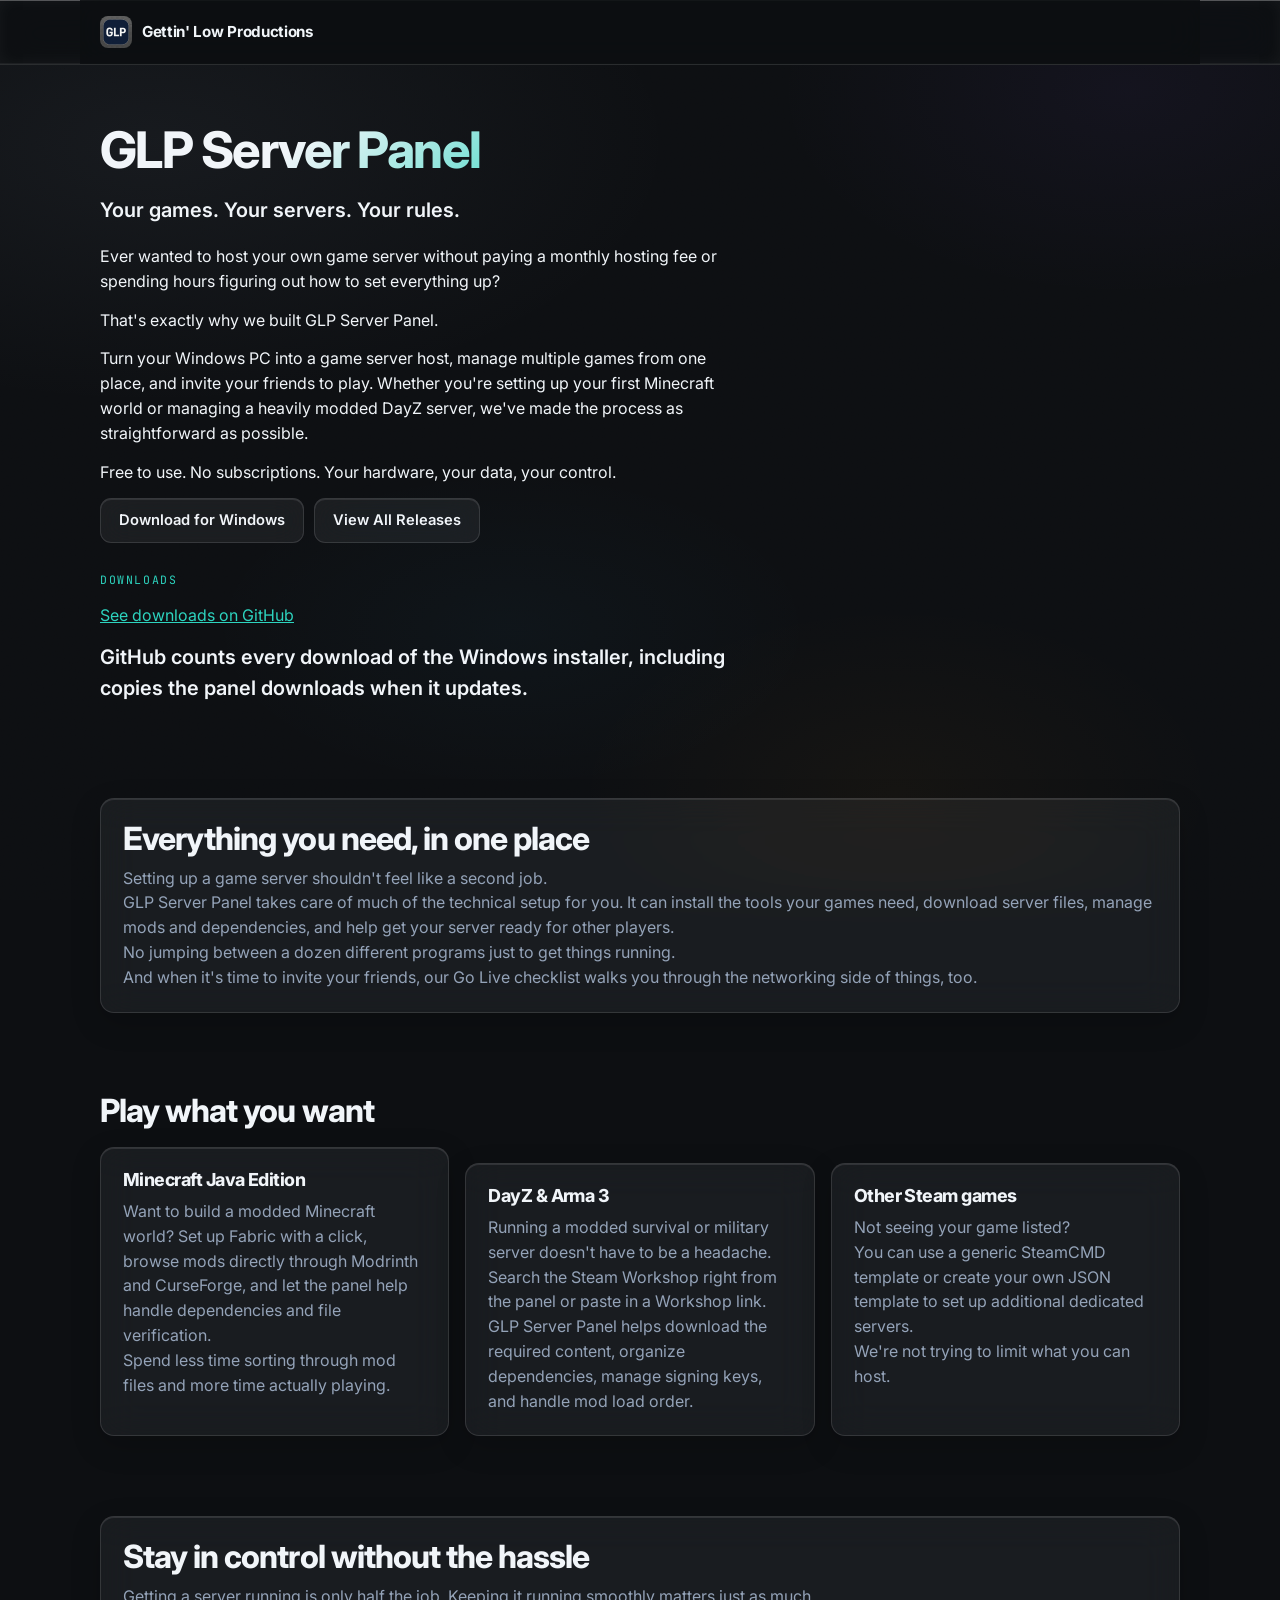
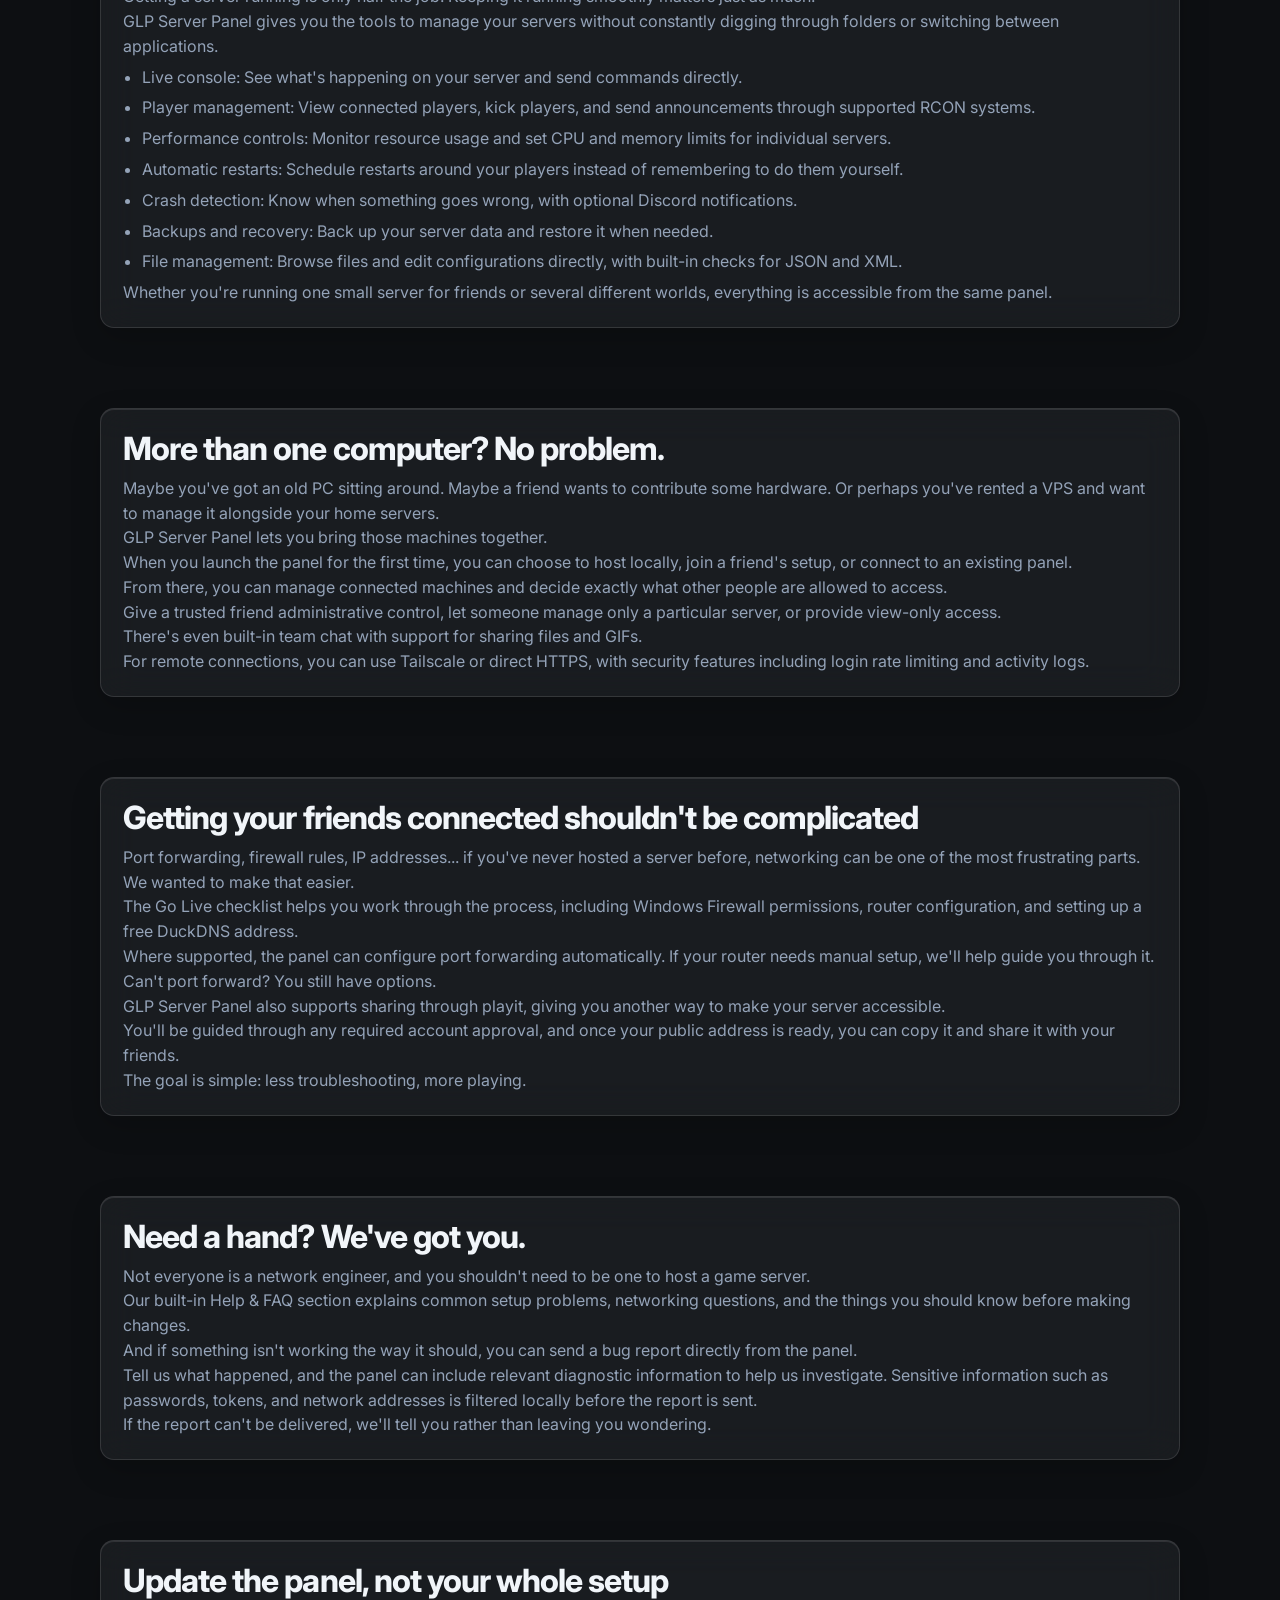
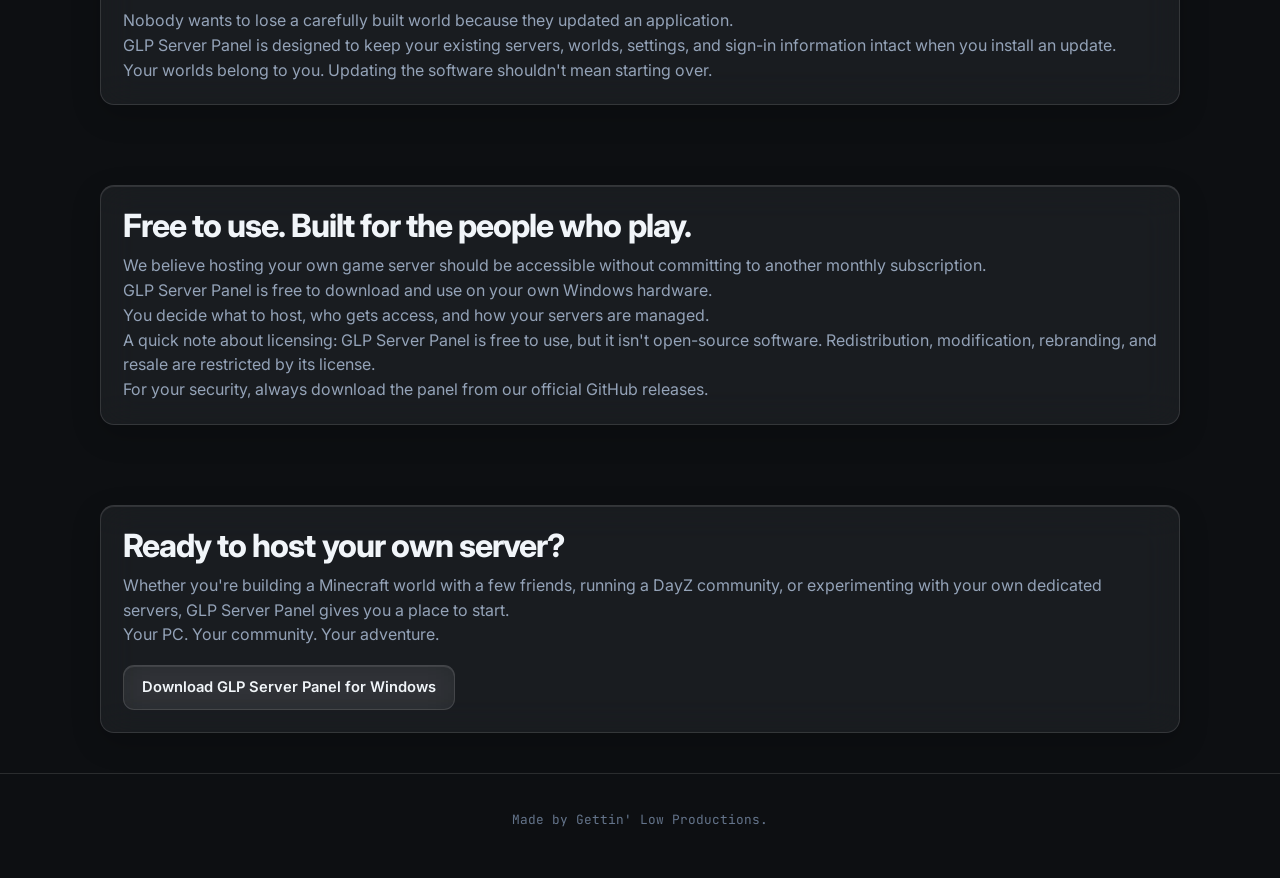
==== commit 17c36de2: "Rewrite Server Panel page copy and drop website links" ====
--- a/index.html
+++ b/index.html
@@ -4,18 +4,18 @@
   <meta charset="utf-8">
   <meta name="viewport" content="width=device-width, initial-scale=1">
   <title>GLP Server Panel</title>
-  <meta name="description" content="Host game servers from your own PC. GLP Server Panel is a free Windows app from Gettin' Low Productions.">
+  <meta name="description" content="Your games. Your servers. Your rules. Ever wanted to host your own game server without paying a monthly hosting fee or spending hours figuring out how to set everything up?">
   <link rel="canonical" href="https://gettinlowproductions.github.io/GLP-Panel/">
   <meta property="og:site_name" content="Gettin' Low Productions">
   <meta property="og:title" content="GLP Server Panel">
-  <meta property="og:description" content="Host game servers from your own PC. GLP Server Panel is a free Windows app from Gettin' Low Productions.">
+  <meta property="og:description" content="Your games. Your servers. Your rules. Ever wanted to host your own game server without paying a monthly hosting fee or spending hours figuring out how to set everything up?">
   <meta property="og:url" content="https://gettinlowproductions.github.io/GLP-Panel/">
   <meta property="og:type" content="website">
   <meta property="og:image" content="https://gettinlowproductions.github.io/GLP-Panel/assets/glp.jpg">
   <meta property="og:image:alt" content="Gettin' Low Productions">
   <meta name="twitter:card" content="summary">
   <meta name="twitter:title" content="GLP Server Panel">
-  <meta name="twitter:description" content="Host game servers from your own PC. GLP Server Panel is a free Windows app from Gettin' Low Productions.">
+  <meta name="twitter:description" content="Your games. Your servers. Your rules. Ever wanted to host your own game server without paying a monthly hosting fee or spending hours figuring out how to set everything up?">
   <meta name="twitter:image" content="https://gettinlowproductions.github.io/GLP-Panel/assets/glp.jpg">
   <meta name="theme-color" content="#2dd4bf">
   <link rel="preconnect" href="https://fonts.googleapis.com">
@@ -33,30 +33,26 @@
   <div class="bg" aria-hidden="true"></div>
   <header class="site-header">
     <div class="nav-inner">
-      <a class="logo" href="https://playglp.com/">
+      <a class="logo" href="index.html">
         <img src="assets/glp-mark.png" width="32" height="32" alt="">
         <span class="logo-full">Gettin' Low Productions</span>
         <span class="logo-short">GLP</span>
       </a>
-      <button class="nav-toggle" type="button" aria-expanded="false" aria-controls="site-nav">Menu</button>
-      <nav id="site-nav" aria-label="Primary">
-        <a href="https://playglp.com/">Home</a>
-        <a href="index.html" aria-current="page">Server Panel</a>
-        <a href="https://playglp.com/help.html">Help</a>
-        <a href="https://playglp.com/about.html">About</a>
-      </nav>
     </div>
   </header>
 
   <main id="main">
     <section class="hero wrap" aria-labelledby="page-title">
       <div class="hero-inner">
-        <p class="kicker">Windows</p>
         <h1 id="page-title">GLP Server Panel</h1>
-        <p class="lede">Host game servers from your own PC.</p>
+        <p class="lede">Your games. Your servers. Your rules.</p>
+        <p>Ever wanted to host your own game server without paying a monthly hosting fee or spending hours figuring out how to set everything up?</p>
+        <p>That's exactly why we built GLP Server Panel.</p>
+        <p>Turn your Windows PC into a game server host, manage multiple games from one place, and invite your friends to play. Whether you're setting up your first Minecraft world or managing a heavily modded DayZ server, we've made the process as straightforward as possible.</p>
+        <p>Free to use. No subscriptions. Your hardware, your data, your control.</p>
         <div class="actions">
           <a class="btn btn-primary" id="download-btn" href="https://github.com/CarterCanDo/GLP-Server-Panel-Releases/releases/latest">Download for Windows<span id="download-version"></span></a>
-          <a class="btn btn-secondary" id="all-releases" href="https://github.com/CarterCanDo/GLP-Server-Panel-Releases/releases">All releases</a>
+          <a class="btn btn-secondary" id="all-releases" href="https://github.com/CarterCanDo/GLP-Server-Panel-Releases/releases">View All Releases</a>
         </div>
         <div class="hero-stat">
           <p class="kicker">Downloads</p>
@@ -66,63 +62,89 @@
       </div>
     </section>
 
-    <section class="section tight" aria-labelledby="what-title">
-      <div class="wrap">
-        <div class="card">
-          <p class="kicker">What it is</p>
-          <h2 id="what-title">One installer on your PC</h2>
-          <p>The panel sets up what each game needs: the right Java version, SteamCMD, server files, and Workshop mods with their dependencies and signing keys. A Go Live checklist covers the firewall, the router, and a free stable address so friends can join.</p>
-          <p>It is free and self-hosted. Your hardware, your servers, your data. Windows only.</p>
+    <section class="section tight" aria-labelledby="need-title">
+      <div class="wrap">
+        <div class="card">
+          <h2 id="need-title">Everything you need, in one place</h2>
+          <p>Setting up a game server shouldn't feel like a second job.</p>
+          <p>GLP Server Panel takes care of much of the technical setup for you. It can install the tools your games need, download server files, manage mods and dependencies, and help get your server ready for other players.</p>
+          <p>No jumping between a dozen different programs just to get things running.</p>
+          <p>And when it's time to invite your friends, our Go Live checklist walks you through the networking side of things, too.</p>
         </div>
       </div>
     </section>
 
     <section class="section tight" aria-labelledby="games-title">
       <div class="wrap">
-        <p class="kicker">Games</p>
-        <h2 id="games-title">What you can host</h2>
+        <h2 id="games-title">Play what you want</h2>
         <div class="product-grid">
           <div class="card">
-            <h3>Minecraft Java</h3>
-            <p>One-click Fabric. Search mods in the panel on Modrinth and CurseForge. Dependencies are resolved, and files are checked with SHA-1.</p>
+            <h3>Minecraft Java Edition</h3>
+            <p>Want to build a modded Minecraft world? Set up Fabric with a click, browse mods directly through Modrinth and CurseForge, and let the panel help handle dependencies and file verification.</p>
+            <p>Spend less time sorting through mod files and more time actually playing.</p>
           </div>
           <div class="card">
-            <h3>DayZ / Arma 3</h3>
-            <p>Search the Workshop in the panel, or paste a link. Required items are pulled in. Keys and load order are handled.</p>
+            <h3>DayZ &amp; Arma 3</h3>
+            <p>Running a modded survival or military server doesn't have to be a headache.</p>
+            <p>Search the Steam Workshop right from the panel or paste in a Workshop link. GLP Server Panel helps download the required content, organize dependencies, manage signing keys, and handle mod load order.</p>
           </div>
           <div class="card">
-            <h3>Other games</h3>
-            <p>Start from a generic SteamCMD template, or write your own JSON template.</p>
-          </div>
-        </div>
-      </div>
-    </section>
-
-    <section class="section tight" aria-labelledby="run-title">
-      <div class="wrap">
-        <div class="card">
-          <p class="kicker">Running servers</p>
-          <h2 id="run-title">While a server is up</h2>
+            <h3>Other Steam games</h3>
+            <p>Not seeing your game listed?</p>
+            <p>You can use a generic SteamCMD template or create your own JSON template to set up additional dedicated servers.</p>
+            <p>We're not trying to limit what you can host.</p>
+          </div>
+        </div>
+      </div>
+    </section>
+
+    <section class="section tight" aria-labelledby="control-title">
+      <div class="wrap">
+        <div class="card">
+          <h2 id="control-title">Stay in control without the hassle</h2>
+          <p>Getting a server running is only half the job. Keeping it running smoothly matters just as much.</p>
+          <p>GLP Server Panel gives you the tools to manage your servers without constantly digging through folders or switching between applications.</p>
           <ul>
-            <li>Live console with commands.</li>
-            <li>RCON player list, kick, and broadcast for BattlEye and Minecraft.</li>
-            <li>RAM and CPU caps for each server, plus live stats.</li>
-            <li>Scheduled restarts.</li>
-            <li>Crash detection, with a Discord notification.</li>
-            <li>Backups and restore.</li>
-            <li>File manager, and config editors that check JSON and XML.</li>
+            <li>Live console: See what's happening on your server and send commands directly.</li>
+            <li>Player management: View connected players, kick players, and send announcements through supported RCON systems.</li>
+            <li>Performance controls: Monitor resource usage and set CPU and memory limits for individual servers.</li>
+            <li>Automatic restarts: Schedule restarts around your players instead of remembering to do them yourself.</li>
+            <li>Crash detection: Know when something goes wrong, with optional Discord notifications.</li>
+            <li>Backups and recovery: Back up your server data and restore it when needed.</li>
+            <li>File management: Browse files and edit configurations directly, with built-in checks for JSON and XML.</li>
           </ul>
-        </div>
-      </div>
-    </section>
-
-    <section class="section tight" aria-labelledby="friends-title">
-      <div class="wrap">
-        <div class="card">
-          <p class="kicker">Playing with friends</p>
-          <h2 id="friends-title">More than one PC</h2>
-          <p>A friend's PC, or a rented VPS, joins as a node with the setup wizard. First launch asks one question: host here, join a friend's panel, or connect to a panel that already exists.</p>
-          <p>You set each person's access, from full admin to view-only, per server and per capability. Team chat can share files and GIFs. Remote access is through Tailscale (recommended) or direct HTTPS, with login rate limiting and an audit log.</p>
+          <p>Whether you're running one small server for friends or several different worlds, everything is accessible from the same panel.</p>
+        </div>
+      </div>
+    </section>
+
+    <section class="section tight" aria-labelledby="machines-title">
+      <div class="wrap">
+        <div class="card">
+          <h2 id="machines-title">More than one computer? No problem.</h2>
+          <p>Maybe you've got an old PC sitting around. Maybe a friend wants to contribute some hardware. Or perhaps you've rented a VPS and want to manage it alongside your home servers.</p>
+          <p>GLP Server Panel lets you bring those machines together.</p>
+          <p>When you launch the panel for the first time, you can choose to host locally, join a friend's setup, or connect to an existing panel.</p>
+          <p>From there, you can manage connected machines and decide exactly what other people are allowed to access.</p>
+          <p>Give a trusted friend administrative control, let someone manage only a particular server, or provide view-only access.</p>
+          <p>There's even built-in team chat with support for sharing files and GIFs.</p>
+          <p>For remote connections, you can use Tailscale or direct HTTPS, with security features including login rate limiting and activity logs.</p>
+        </div>
+      </div>
+    </section>
+
+    <section class="section tight" aria-labelledby="connect-title">
+      <div class="wrap">
+        <div class="card">
+          <h2 id="connect-title">Getting your friends connected shouldn't be complicated</h2>
+          <p>Port forwarding, firewall rules, IP addresses... if you've never hosted a server before, networking can be one of the most frustrating parts.</p>
+          <p>We wanted to make that easier.</p>
+          <p>The Go Live checklist helps you work through the process, including Windows Firewall permissions, router configuration, and setting up a free DuckDNS address.</p>
+          <p>Where supported, the panel can configure port forwarding automatically. If your router needs manual setup, we'll help guide you through it.</p>
+          <p>Can't port forward? You still have options.</p>
+          <p>GLP Server Panel also supports sharing through playit, giving you another way to make your server accessible.</p>
+          <p>You'll be guided through any required account approval, and once your public address is ready, you can copy it and share it with your friends.</p>
+          <p>The goal is simple: less troubleshooting, more playing.</p>
         </div>
       </div>
     </section>
@@ -130,17 +152,12 @@
     <section class="section tight" aria-labelledby="help-title">
       <div class="wrap">
         <div class="card">
-          <p class="kicker">Beginner help</p>
-          <h2 id="help-title">Help, Go Live, and sharing</h2>
-          <p>Help &amp; FAQ walks through firewalls, routers, port forwarding, and what is safe to click. The Go Live checklist does the hard parts: a firewall rule after one prompt, UPnP port forwarding with a manual fallback, a free DuckDNS address, and an invite friends can copy.</p>
-          <h3>Share without port forwarding</h3>
-          <p>After you approve the link, the panel leaves the waiting message and shows what is actually going on. If playit still needs you to confirm the email on that account, that message stays until you do. When a public address is ready, it is shown with a copy button.</p>
-          <p>Sharing uses the same ports Go Live lists, including extra ports a game opens beside its main one. That works while the server is stopped. Turning sharing on for another server uses the link you already approved.</p>
-        </div>
-        <div class="card">
-          <h3>Bug reports</h3>
-          <p>Help includes a bug report page. Write what happened, then press Send bug report. The note can be long. Recent logs from this PC and the list of servers are included. Passwords, tokens, and network addresses are removed on this PC before the report goes out. If it cannot be sent, the panel says so.</p>
-          <p>You can also open an issue on the project.</p>
+          <h2 id="help-title">Need a hand? We've got you.</h2>
+          <p>Not everyone is a network engineer, and you shouldn't need to be one to host a game server.</p>
+          <p>Our built-in Help &amp; FAQ section explains common setup problems, networking questions, and the things you should know before making changes.</p>
+          <p>And if something isn't working the way it should, you can send a bug report directly from the panel.</p>
+          <p>Tell us what happened, and the panel can include relevant diagnostic information to help us investigate. Sensitive information such as passwords, tokens, and network addresses is filtered locally before the report is sent.</p>
+          <p>If the report can't be delivered, we'll tell you rather than leaving you wondering.</p>
         </div>
       </div>
     </section>
@@ -148,30 +165,43 @@
     <section class="section tight" aria-labelledby="updates-title">
       <div class="wrap">
         <div class="card">
-          <p class="kicker">Updates</p>
-          <h2 id="updates-title">Your worlds stay put</h2>
-          <p>The installer adds shortcuts, firewall pre-authorization, and the WebView2 runtime. Upgrades do not touch your server data. Settings, servers, worlds, and sign-in are kept when you update.</p>
-        </div>
-      </div>
-    </section>
-
-    <section class="section tight" aria-labelledby="license-title">
-      <div class="wrap">
-        <div class="card">
-          <p class="kicker">License</p>
-          <h2 id="license-title">Free to use. Not open source.</h2>
-          <p>Download it, host your servers, and invite your friends. The code is public for transparency. It may not be redistributed, modified, rebranded, or sold.</p>
-          <p>Only download GLP Server Panel from the official releases. Copies from anywhere else are unofficial and may be unsafe.</p>
+          <h2 id="updates-title">Update the panel, not your whole setup</h2>
+          <p>Nobody wants to lose a carefully built world because they updated an application.</p>
+          <p>GLP Server Panel is designed to keep your existing servers, worlds, settings, and sign-in information intact when you install an update.</p>
+          <p>Your worlds belong to you. Updating the software shouldn't mean starting over.</p>
+        </div>
+      </div>
+    </section>
+
+    <section class="section tight" aria-labelledby="free-title">
+      <div class="wrap">
+        <div class="card">
+          <h2 id="free-title">Free to use. Built for the people who play.</h2>
+          <p>We believe hosting your own game server should be accessible without committing to another monthly subscription.</p>
+          <p>GLP Server Panel is free to download and use on your own Windows hardware.</p>
+          <p>You decide what to host, who gets access, and how your servers are managed.</p>
+          <p>A quick note about licensing: GLP Server Panel is free to use, but it isn't open-source software. Redistribution, modification, rebranding, and resale are restricted by its license.</p>
+          <p>For your security, always download the panel from our official GitHub releases.</p>
+        </div>
+      </div>
+    </section>
+
+    <section class="section tight" aria-labelledby="ready-title">
+      <div class="wrap">
+        <div class="card">
+          <h2 id="ready-title">Ready to host your own server?</h2>
+          <p>Whether you're building a Minecraft world with a few friends, running a DayZ community, or experimenting with your own dedicated servers, GLP Server Panel gives you a place to start.</p>
+          <p>Your PC. Your community. Your adventure.</p>
+          <div class="actions cta-actions">
+            <a class="btn btn-primary" id="download-btn-cta" href="https://github.com/CarterCanDo/GLP-Server-Panel-Releases/releases/latest">Download GLP Server Panel for Windows</a>
+          </div>
         </div>
       </div>
     </section>
   </main>
 
   <footer class="site-footer">
-    <div class="footer-brand">© 2026 Gettin' Low Productions</div>
-    <div class="footer-links">
-      <a href="https://playglp.com/">playglp.com</a>
-    </div>
+    <div class="footer-brand">Made by Gettin' Low Productions.</div>
   </footer>
   <script src="js/border-light.js"></script>
   <script src="js/downloads.js"></script>
--- a/css/panel.css
+++ b/css/panel.css
@@ -78,3 +78,26 @@
     margin-top: 22px;
   }
 }
+
+.hero-inner p {
+  margin: 0 0 14px;
+  max-width: 40rem;
+}
+
+.hero-inner .lede {
+  font-size: 1.25rem;
+  font-weight: 600;
+  margin-bottom: 18px;
+}
+
+.hero-inner .actions {
+  margin-top: 6px;
+}
+
+.cta-actions {
+  margin-top: 18px;
+}
+
+.site-footer .footer-brand {
+  margin-bottom: 0;
+}
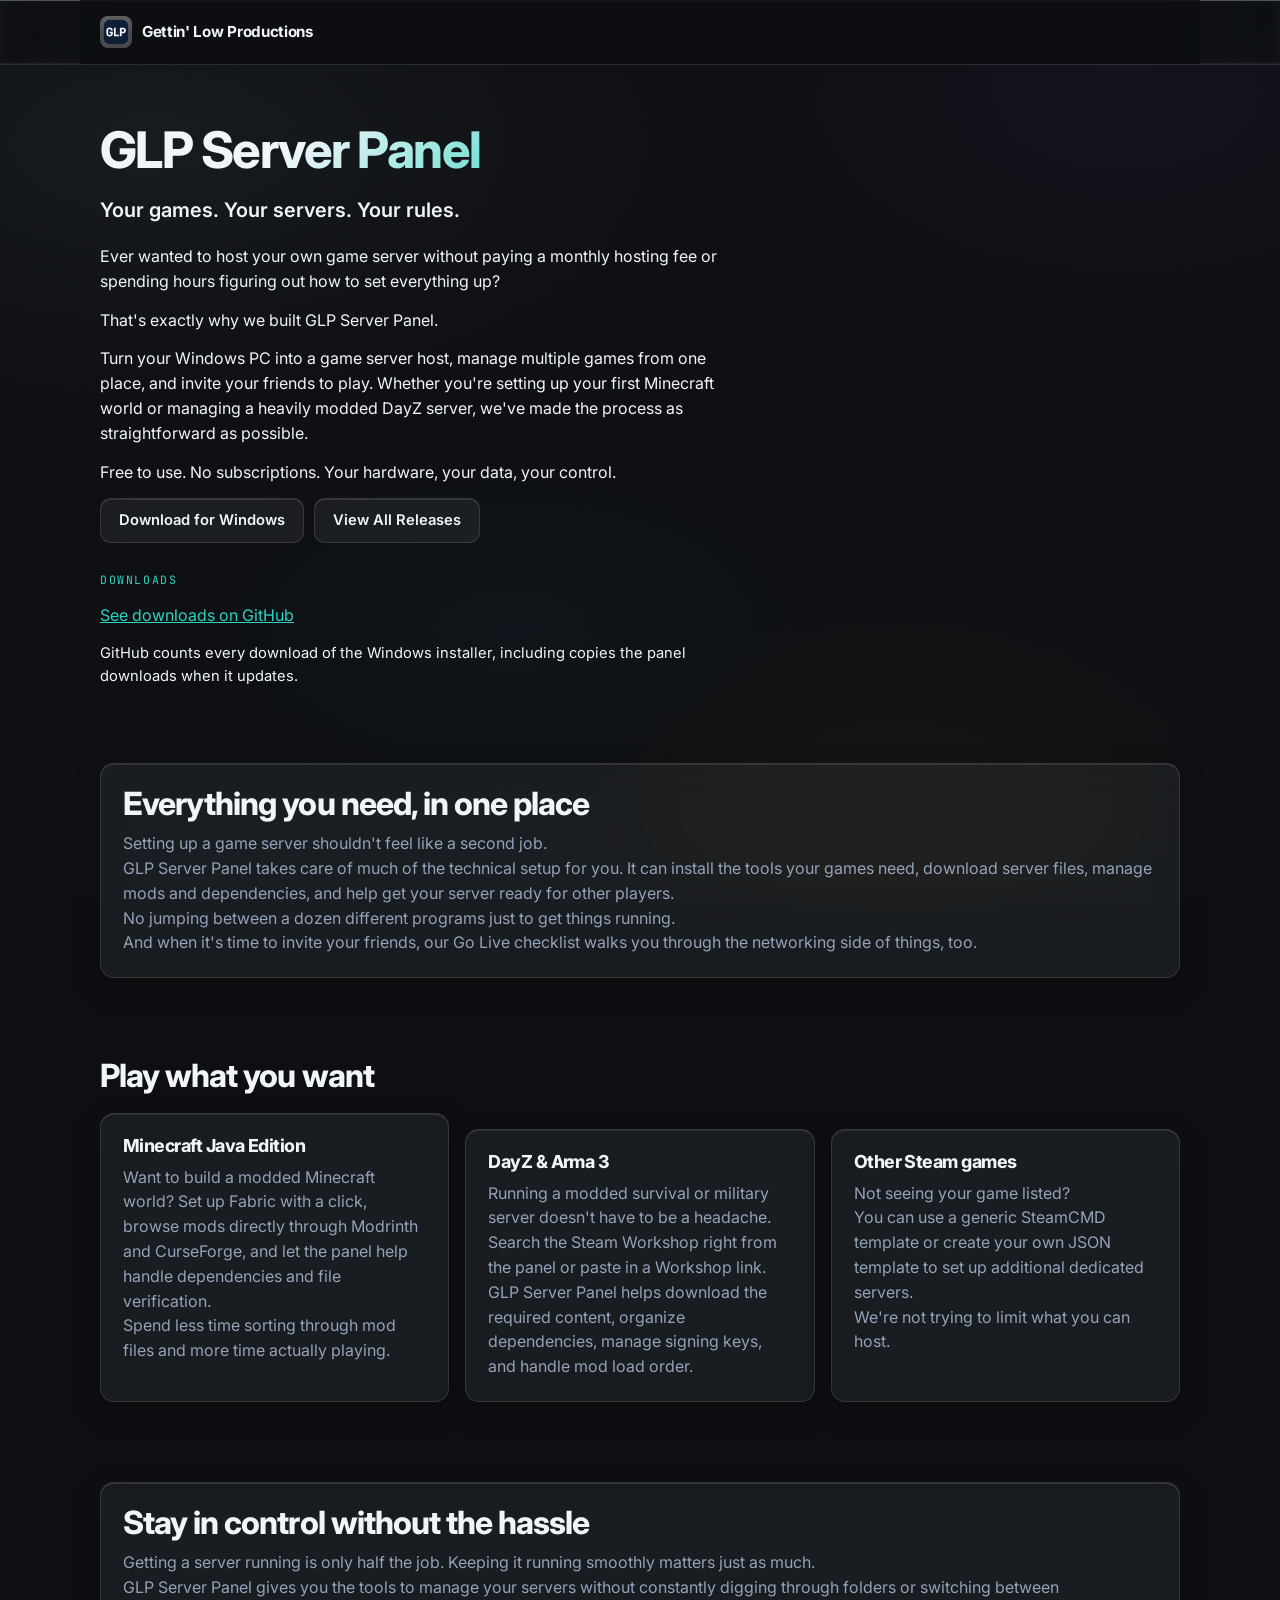
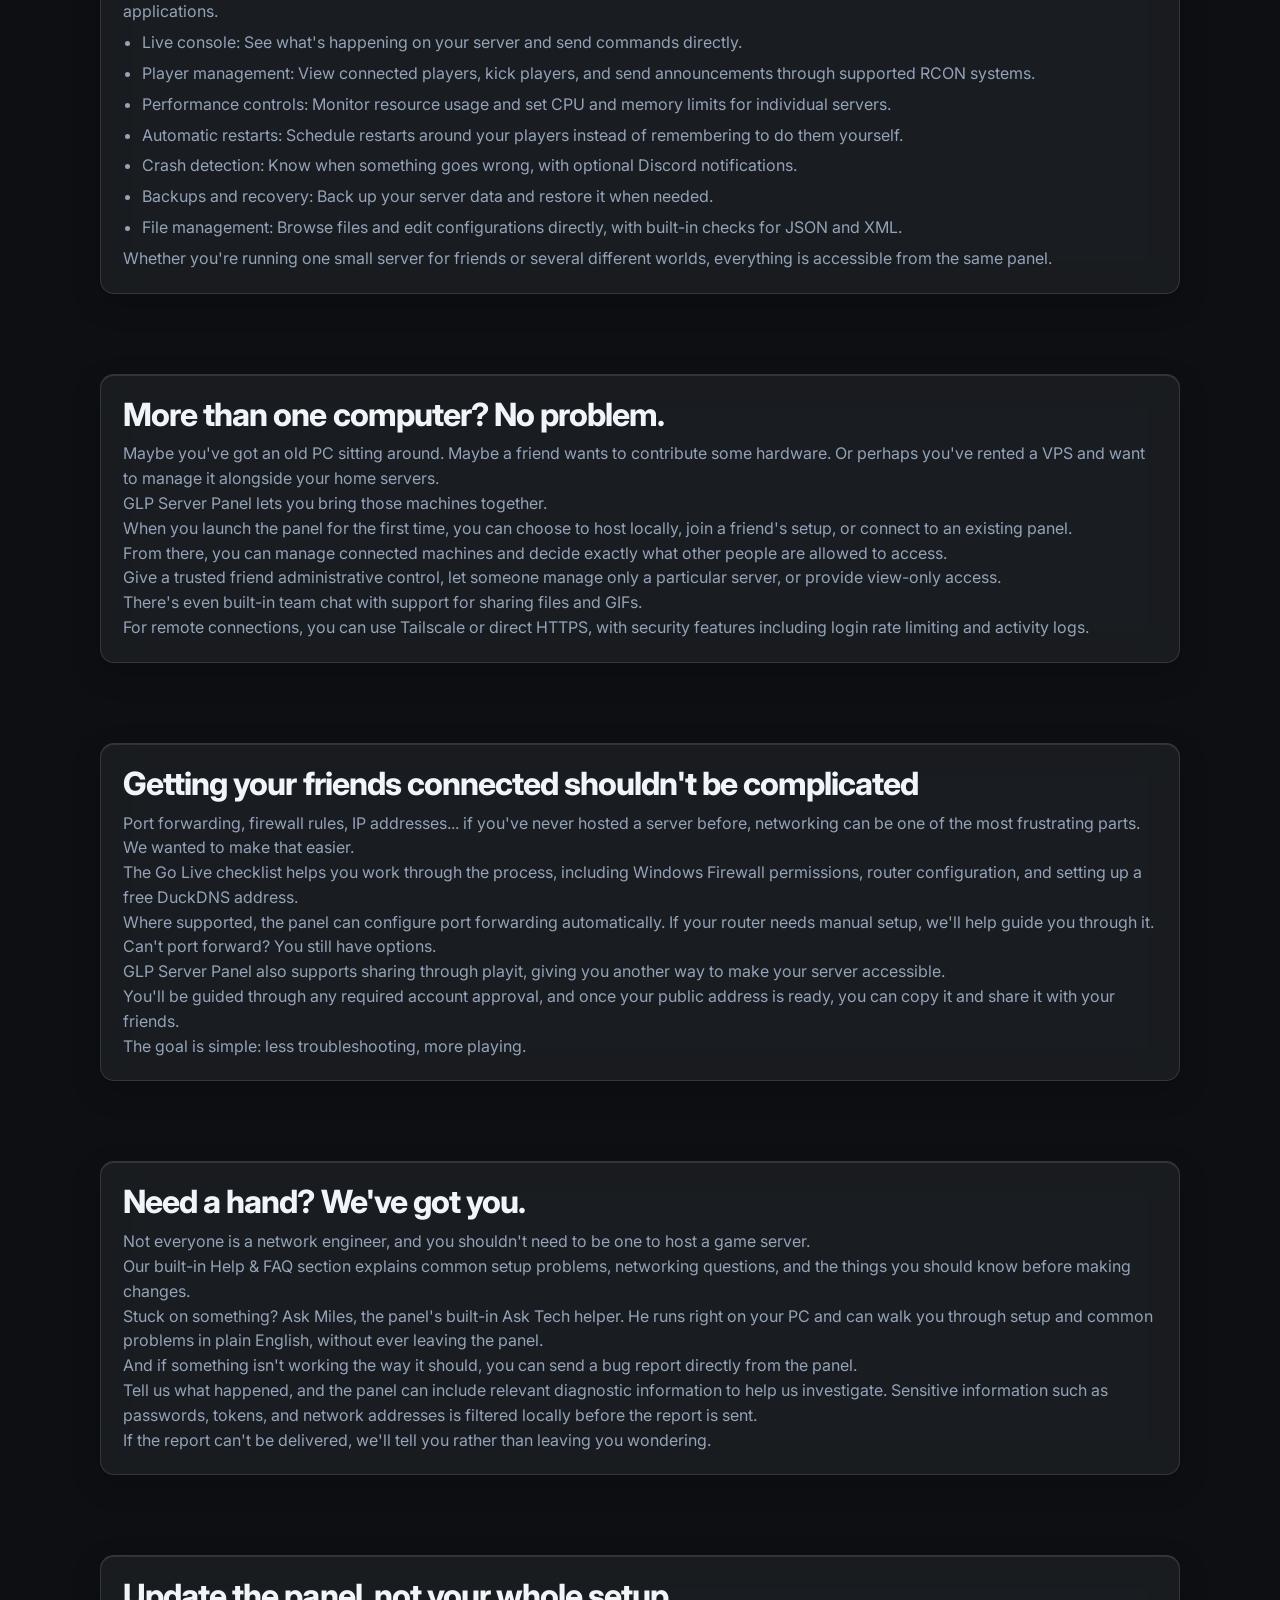
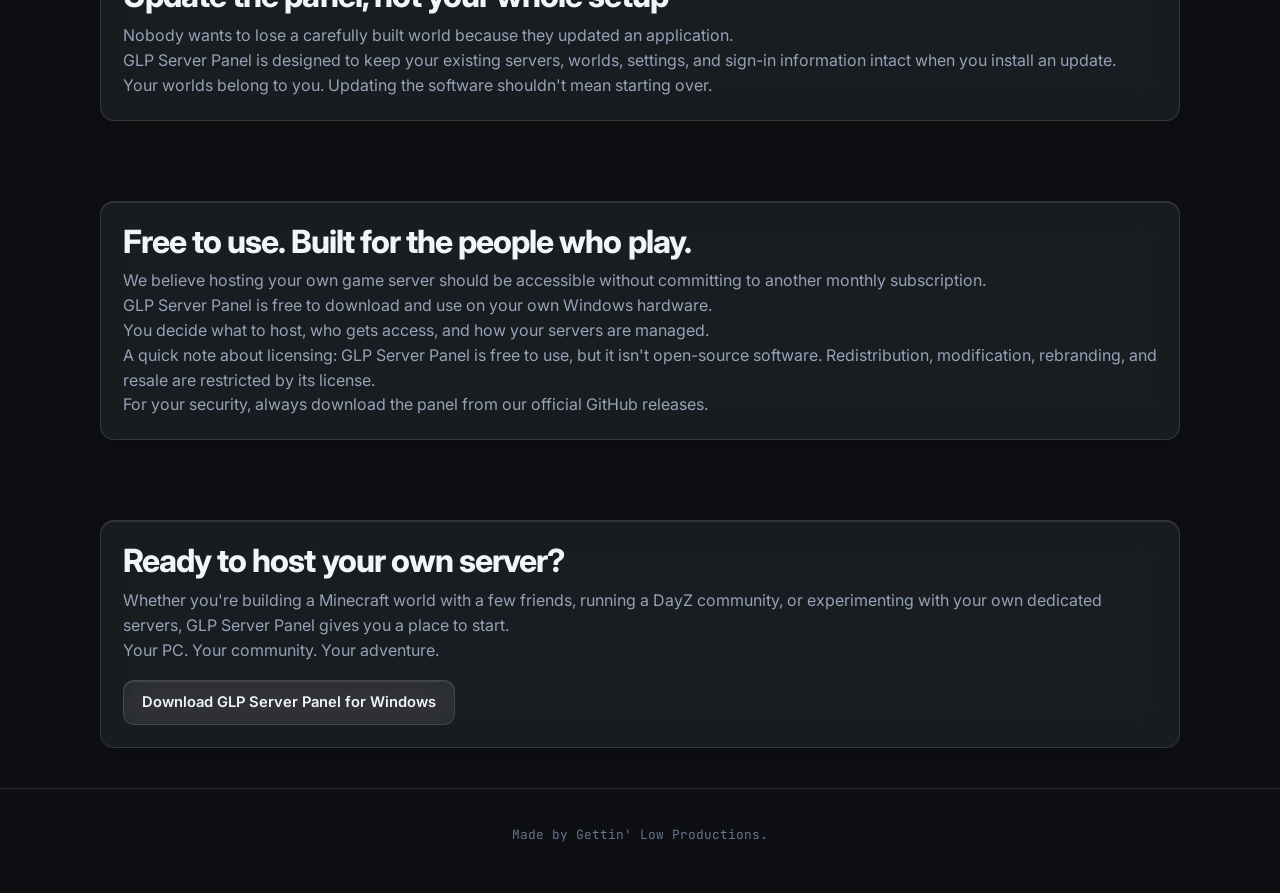
==== commit 8d742ed1: "Mention Miles, the built-in Ask Tech helper" ====
--- a/index.html
+++ b/index.html
@@ -155,6 +155,7 @@
           <h2 id="help-title">Need a hand? We've got you.</h2>
           <p>Not everyone is a network engineer, and you shouldn't need to be one to host a game server.</p>
           <p>Our built-in Help &amp; FAQ section explains common setup problems, networking questions, and the things you should know before making changes.</p>
+          <p>Stuck on something? Ask Miles, the panel's built-in Ask Tech helper. He runs right on your PC and can walk you through setup and common problems in plain English, without ever leaving the panel.</p>
           <p>And if something isn't working the way it should, you can send a bug report directly from the panel.</p>
           <p>Tell us what happened, and the panel can include relevant diagnostic information to help us investigate. Sensitive information such as passwords, tokens, and network addresses is filtered locally before the report is sent.</p>
           <p>If the report can't be delivered, we'll tell you rather than leaving you wondering.</p>
--- a/css/panel.css
+++ b/css/panel.css
@@ -90,6 +90,13 @@
   margin-bottom: 18px;
 }
 
+.hero-inner .dl-note {
+  font-size: 0.92rem;
+  font-weight: 400;
+  margin-top: 8px;
+  margin-bottom: 0;
+}
+
 .hero-inner .actions {
   margin-top: 6px;
 }
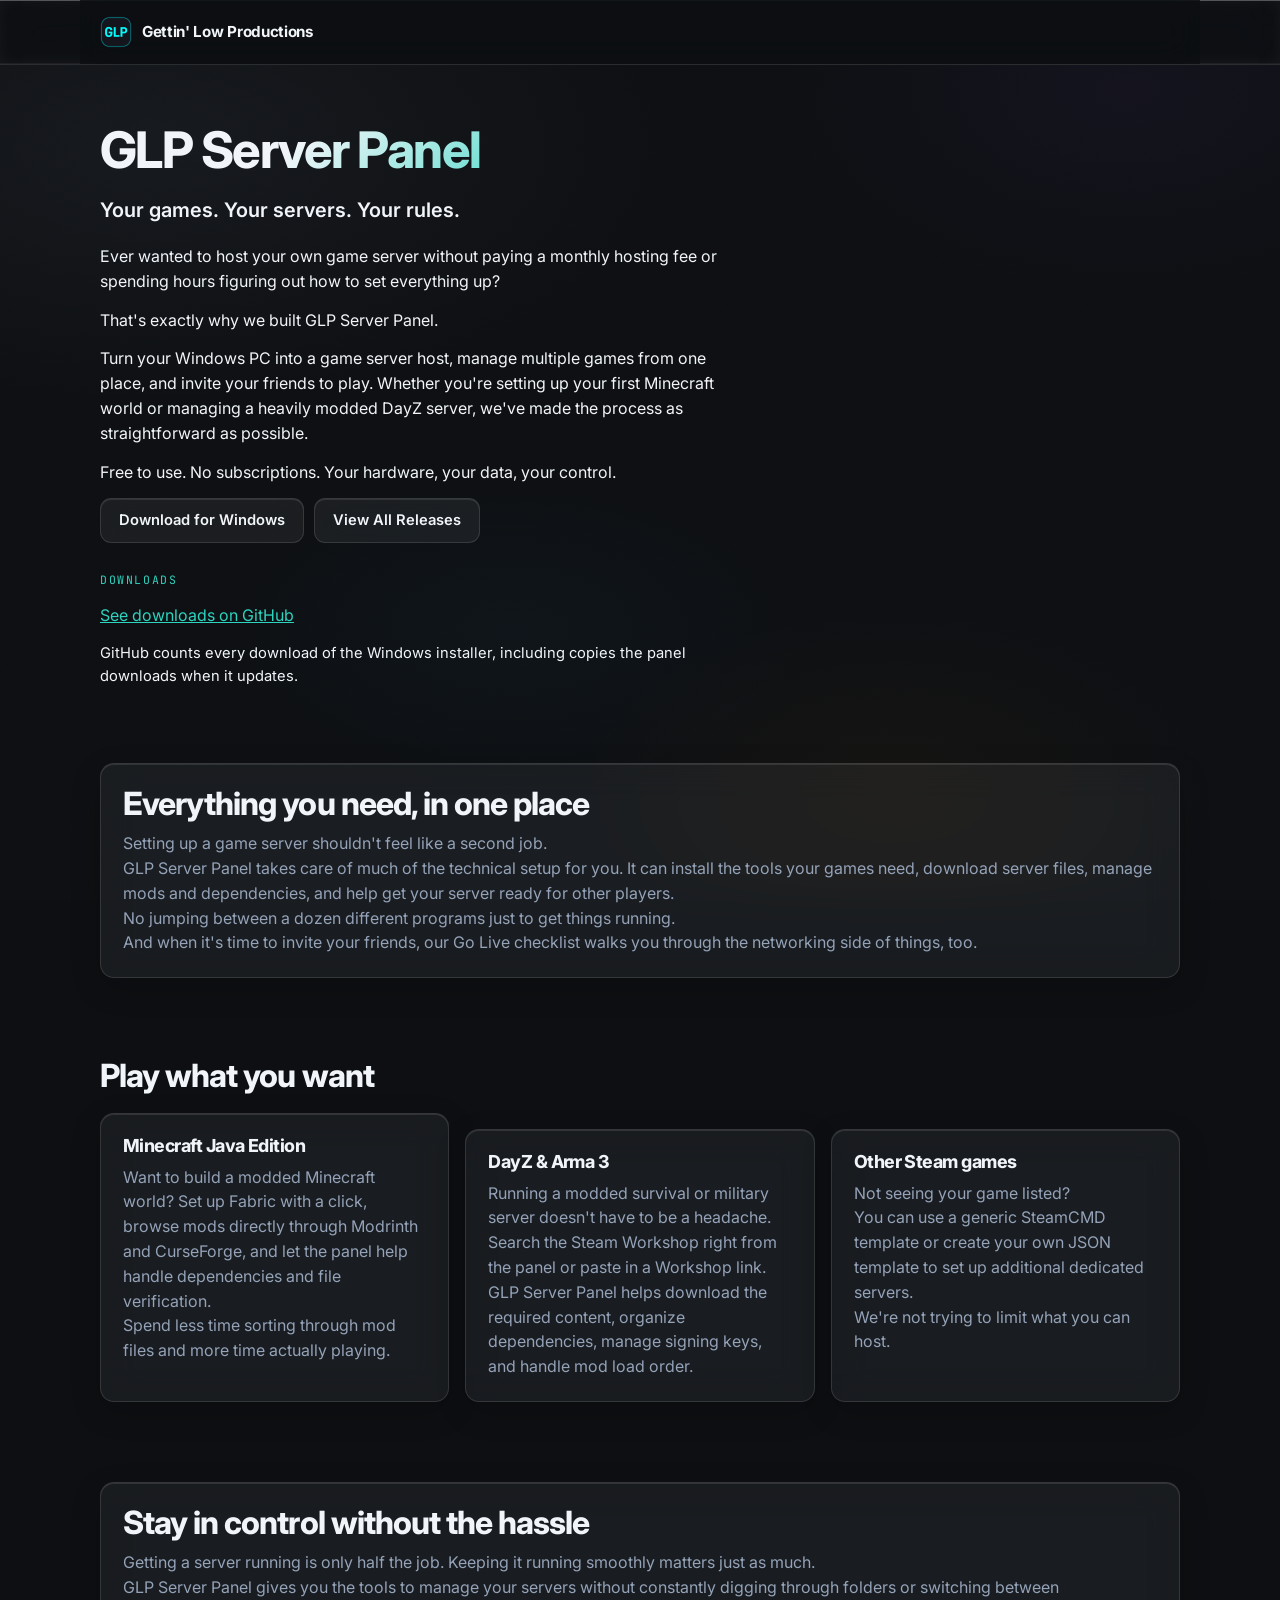
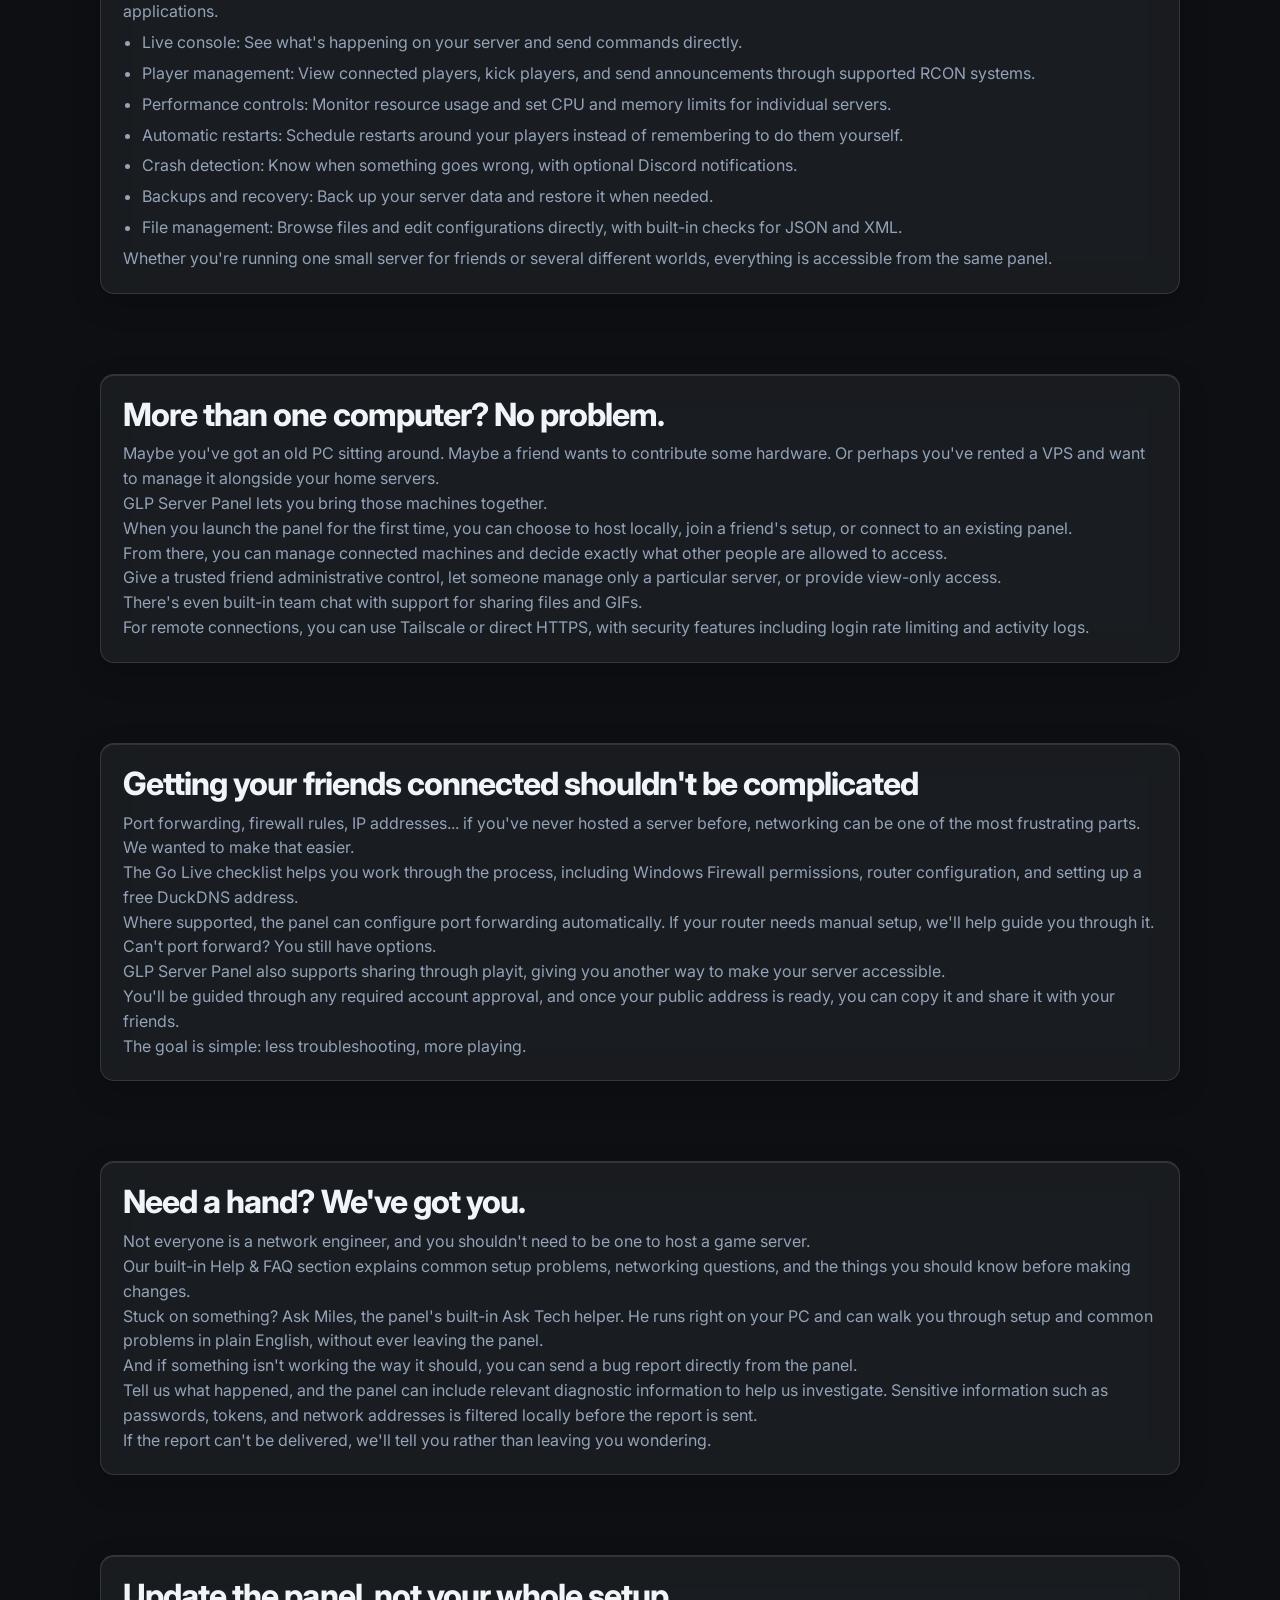
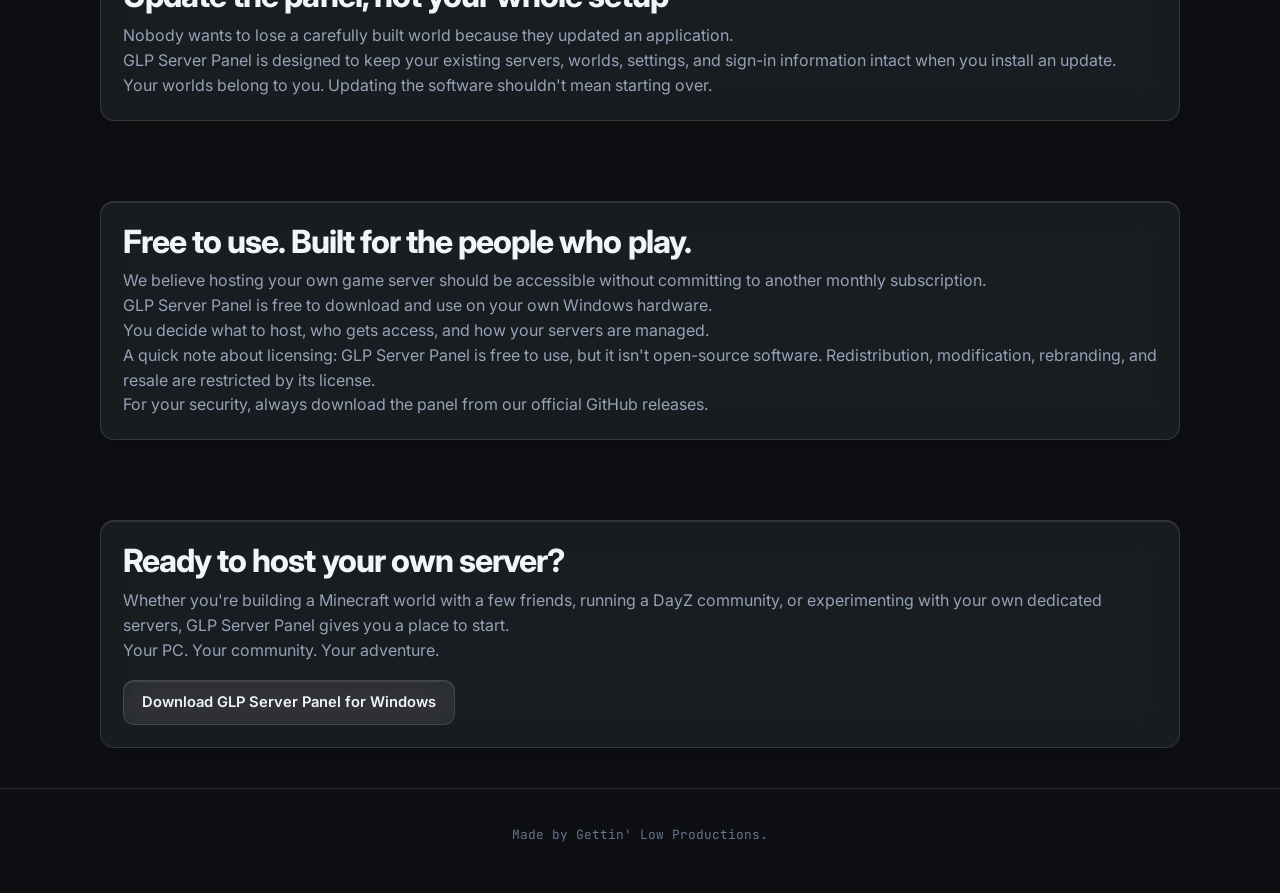
==== commit 91b34a14: "Use the cyan GLP logo for the page, favicon, and link preview" ====
--- a/index.html
+++ b/index.html
@@ -11,18 +11,21 @@
   <meta property="og:description" content="Your games. Your servers. Your rules. Ever wanted to host your own game server without paying a monthly hosting fee or spending hours figuring out how to set everything up?">
   <meta property="og:url" content="https://gettinlowproductions.github.io/GLP-Panel/">
   <meta property="og:type" content="website">
-  <meta property="og:image" content="https://gettinlowproductions.github.io/GLP-Panel/assets/glp.jpg">
+  <meta property="og:image" content="https://gettinlowproductions.github.io/GLP-Panel/assets/glp-cyan.png">
+  <meta property="og:image:type" content="image/png">
+  <meta property="og:image:width" content="256">
+  <meta property="og:image:height" content="256">
   <meta property="og:image:alt" content="Gettin' Low Productions">
   <meta name="twitter:card" content="summary">
   <meta name="twitter:title" content="GLP Server Panel">
   <meta name="twitter:description" content="Your games. Your servers. Your rules. Ever wanted to host your own game server without paying a monthly hosting fee or spending hours figuring out how to set everything up?">
-  <meta name="twitter:image" content="https://gettinlowproductions.github.io/GLP-Panel/assets/glp.jpg">
+  <meta name="twitter:image" content="https://gettinlowproductions.github.io/GLP-Panel/assets/glp-cyan.png">
   <meta name="theme-color" content="#2dd4bf">
   <link rel="preconnect" href="https://fonts.googleapis.com">
   <link rel="preconnect" href="https://fonts.gstatic.com" crossorigin>
   <link href="https://fonts.googleapis.com/css2?family=Inter:wght@400;500;600;700;800&family=JetBrains+Mono:wght@400;500;600&display=swap" rel="stylesheet">
-  <link rel="icon" type="image/jpeg" href="assets/glp.jpg">
-  <link rel="apple-touch-icon" href="assets/glp.jpg">
+  <link rel="icon" type="image/png" href="assets/glp-cyan.png">
+  <link rel="apple-touch-icon" href="assets/glp-cyan.png">
   <link rel="stylesheet" href="css/preview.css">
   <link rel="stylesheet" href="css/retheme.css">
   <link rel="stylesheet" href="css/retheme-pages.css">
@@ -34,7 +37,7 @@
   <header class="site-header">
     <div class="nav-inner">
       <a class="logo" href="index.html">
-        <img src="assets/glp-mark.png" width="32" height="32" alt="">
+        <img src="assets/glp-cyan.png" width="32" height="32" alt="">
         <span class="logo-full">Gettin' Low Productions</span>
         <span class="logo-short">GLP</span>
       </a>
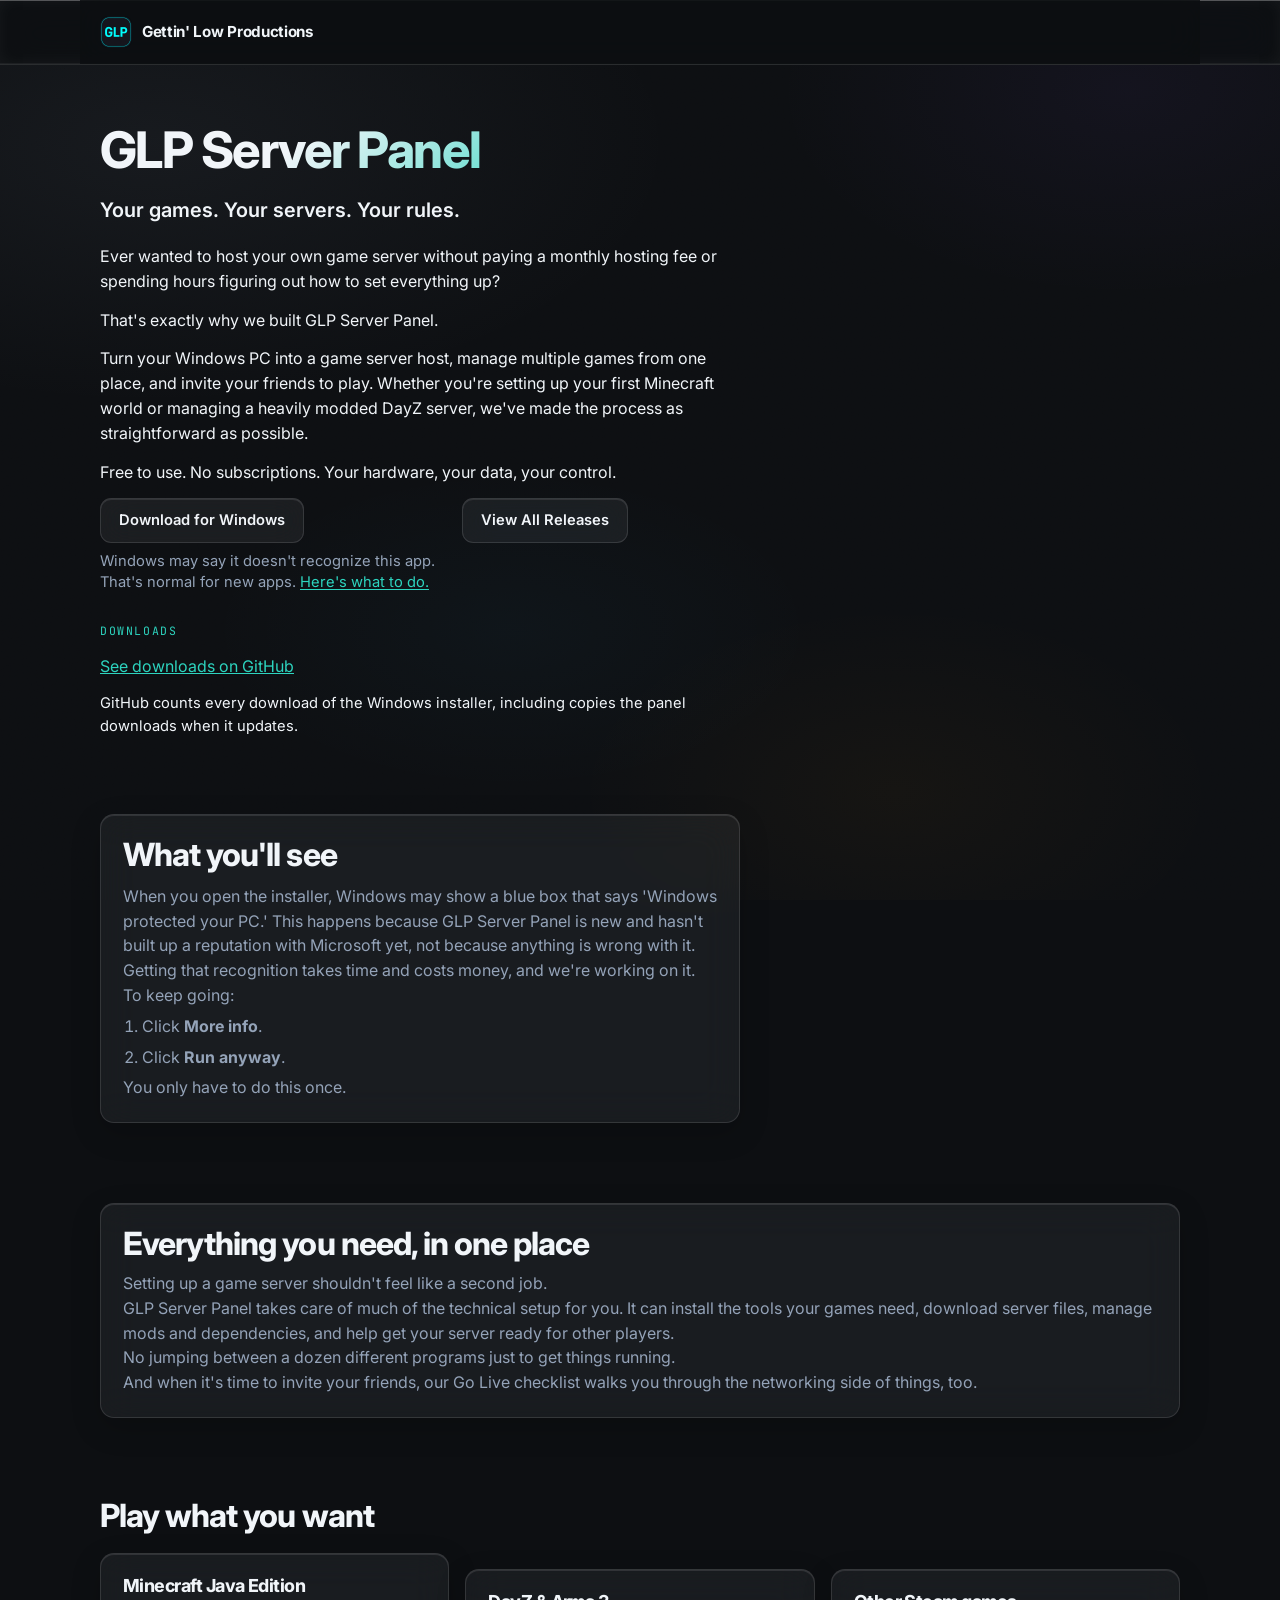
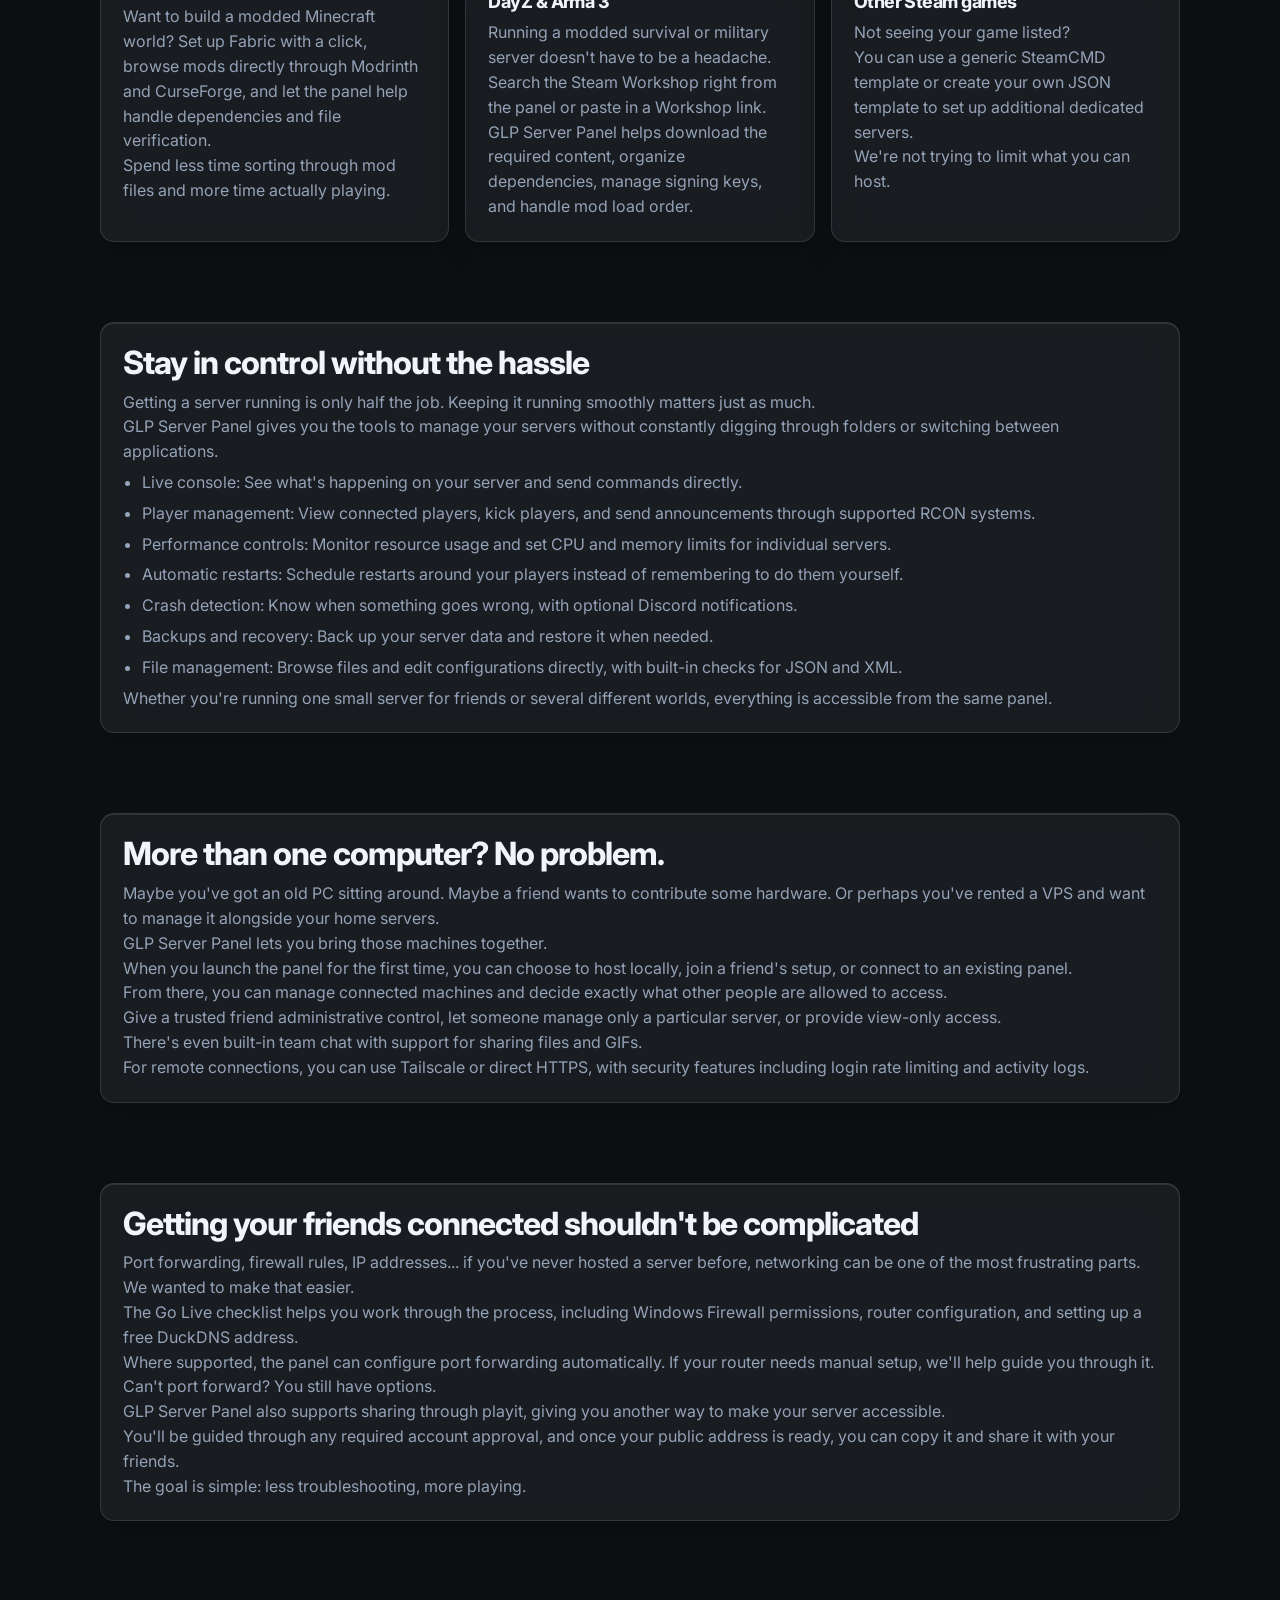
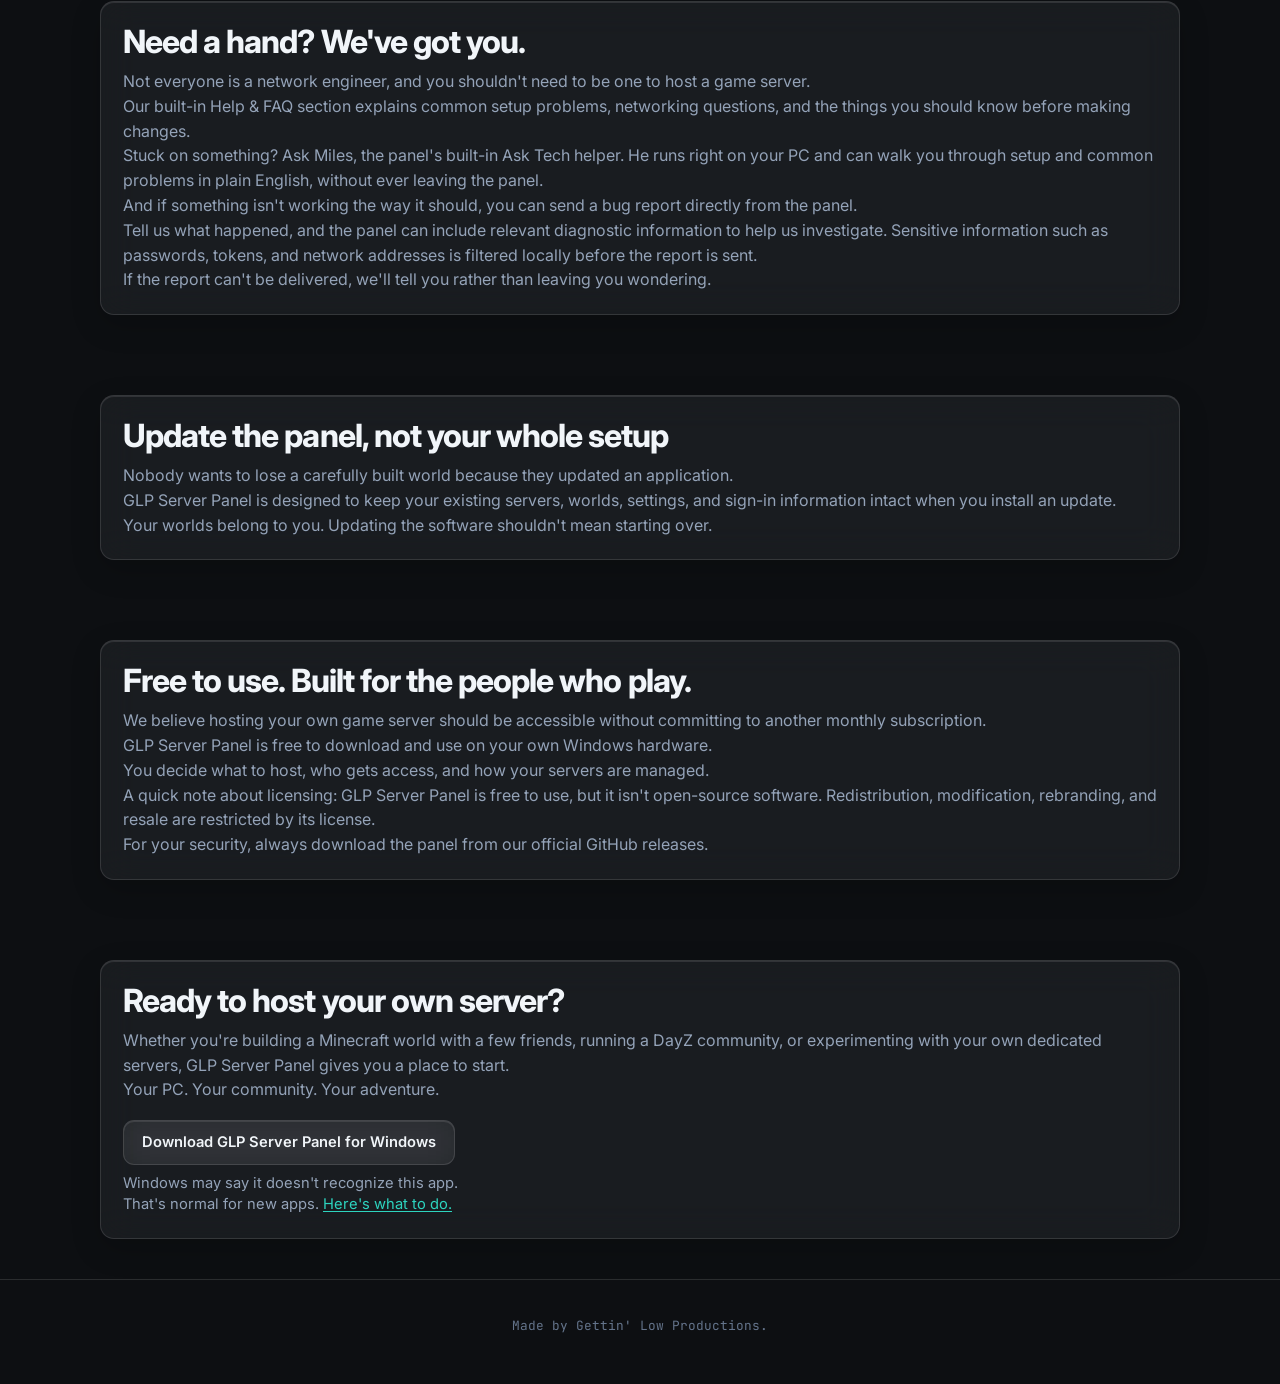
==== commit dfc3ba8c: "Explain the Windows unrecognized-app message under each download button" ====
--- a/index.html
+++ b/index.html
@@ -54,13 +54,31 @@
         <p>Turn your Windows PC into a game server host, manage multiple games from one place, and invite your friends to play. Whether you're setting up your first Minecraft world or managing a heavily modded DayZ server, we've made the process as straightforward as possible.</p>
         <p>Free to use. No subscriptions. Your hardware, your data, your control.</p>
         <div class="actions">
-          <a class="btn btn-primary" id="download-btn" href="https://github.com/CarterCanDo/GLP-Server-Panel-Releases/releases/latest">Download for Windows<span id="download-version"></span></a>
+          <div class="download-with-note">
+            <a class="btn btn-primary" id="download-btn" href="https://github.com/CarterCanDo/GLP-Server-Panel-Releases/releases/latest">Download for Windows<span id="download-version"></span></a>
+            <p class="windows-note-link">Windows may say it doesn't recognize this app. That's normal for new apps. <a href="#windows-note">Here's what to do.</a></p>
+          </div>
           <a class="btn btn-secondary" id="all-releases" href="https://github.com/CarterCanDo/GLP-Server-Panel-Releases/releases">View All Releases</a>
         </div>
         <div class="hero-stat">
           <p class="kicker">Downloads</p>
           <p class="dl-count" id="download-count" aria-live="polite"><a href="https://github.com/CarterCanDo/GLP-Server-Panel-Releases/releases">See downloads on GitHub</a></p>
           <p class="lede dl-note">GitHub counts every download of the Windows installer, including copies the panel downloads when it updates.</p>
+        </div>
+      </div>
+    </section>
+
+    <section class="section tight" aria-labelledby="windows-note-title">
+      <div class="wrap">
+        <div class="card windows-note-box" id="windows-note">
+          <h2 id="windows-note-title">What you'll see</h2>
+          <p>When you open the installer, Windows may show a blue box that says 'Windows protected your PC.' This happens because GLP Server Panel is new and hasn't built up a reputation with Microsoft yet, not because anything is wrong with it. Getting that recognition takes time and costs money, and we're working on it.</p>
+          <p>To keep going:</p>
+          <ol>
+            <li>Click <strong>More info</strong>.</li>
+            <li>Click <strong>Run anyway</strong>.</li>
+          </ol>
+          <p>You only have to do this once.</p>
         </div>
       </div>
     </section>
@@ -197,7 +215,10 @@
           <p>Whether you're building a Minecraft world with a few friends, running a DayZ community, or experimenting with your own dedicated servers, GLP Server Panel gives you a place to start.</p>
           <p>Your PC. Your community. Your adventure.</p>
           <div class="actions cta-actions">
-            <a class="btn btn-primary" id="download-btn-cta" href="https://github.com/CarterCanDo/GLP-Server-Panel-Releases/releases/latest">Download GLP Server Panel for Windows</a>
+            <div class="download-with-note">
+              <a class="btn btn-primary" id="download-btn-cta" href="https://github.com/CarterCanDo/GLP-Server-Panel-Releases/releases/latest">Download GLP Server Panel for Windows</a>
+              <p class="windows-note-link">Windows may say it doesn't recognize this app. That's normal for new apps. <a href="#windows-note">Here's what to do.</a></p>
+            </div>
           </div>
         </div>
       </div>
--- a/css/panel.css
+++ b/css/panel.css
@@ -108,3 +108,55 @@
 .site-footer .footer-brand {
   margin-bottom: 0;
 }
+
+.download-with-note {
+  display: flex;
+  flex-direction: column;
+  align-items: flex-start;
+  gap: 8px;
+  max-width: 22rem;
+}
+
+.hero-inner .actions,
+.cta-actions {
+  align-items: flex-start;
+}
+
+.windows-note-link {
+  margin: 0;
+  max-width: 22rem;
+  font-size: 0.92rem;
+  font-weight: 400;
+  line-height: 1.45;
+  color: var(--muted);
+}
+
+.hero-inner .windows-note-link {
+  margin-bottom: 0;
+  max-width: 22rem;
+}
+
+.windows-note-link a {
+  color: var(--cyan);
+  text-decoration: underline;
+  text-underline-offset: 2px;
+}
+
+.windows-note-link a:hover {
+  color: #fff;
+}
+
+.windows-note-box {
+  border-color: var(--line-strong);
+  box-shadow: inset 3px 0 0 var(--cyan);
+  max-width: 40rem;
+}
+
+.windows-note-box h2 {
+  margin-bottom: 10px;
+}
+
+#windows-note:target {
+  outline: 2px solid var(--cyan);
+  outline-offset: 4px;
+}
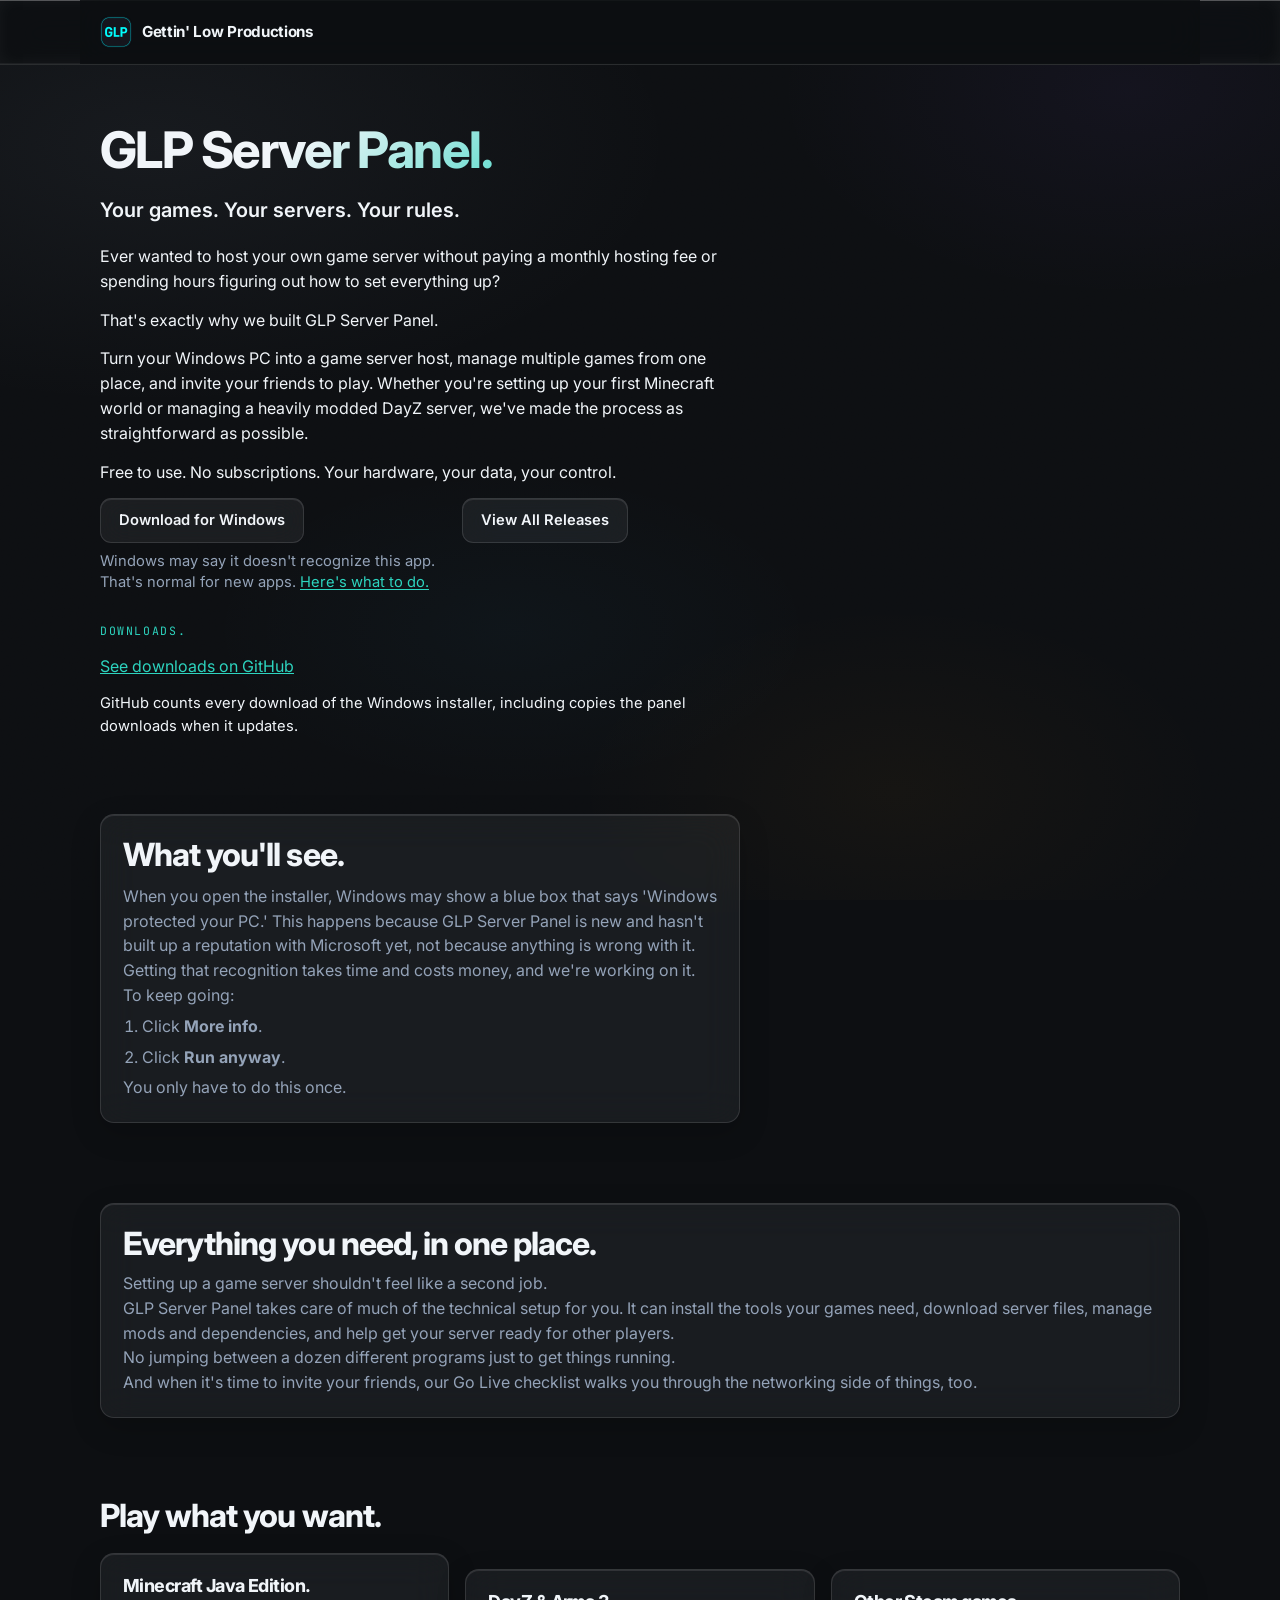
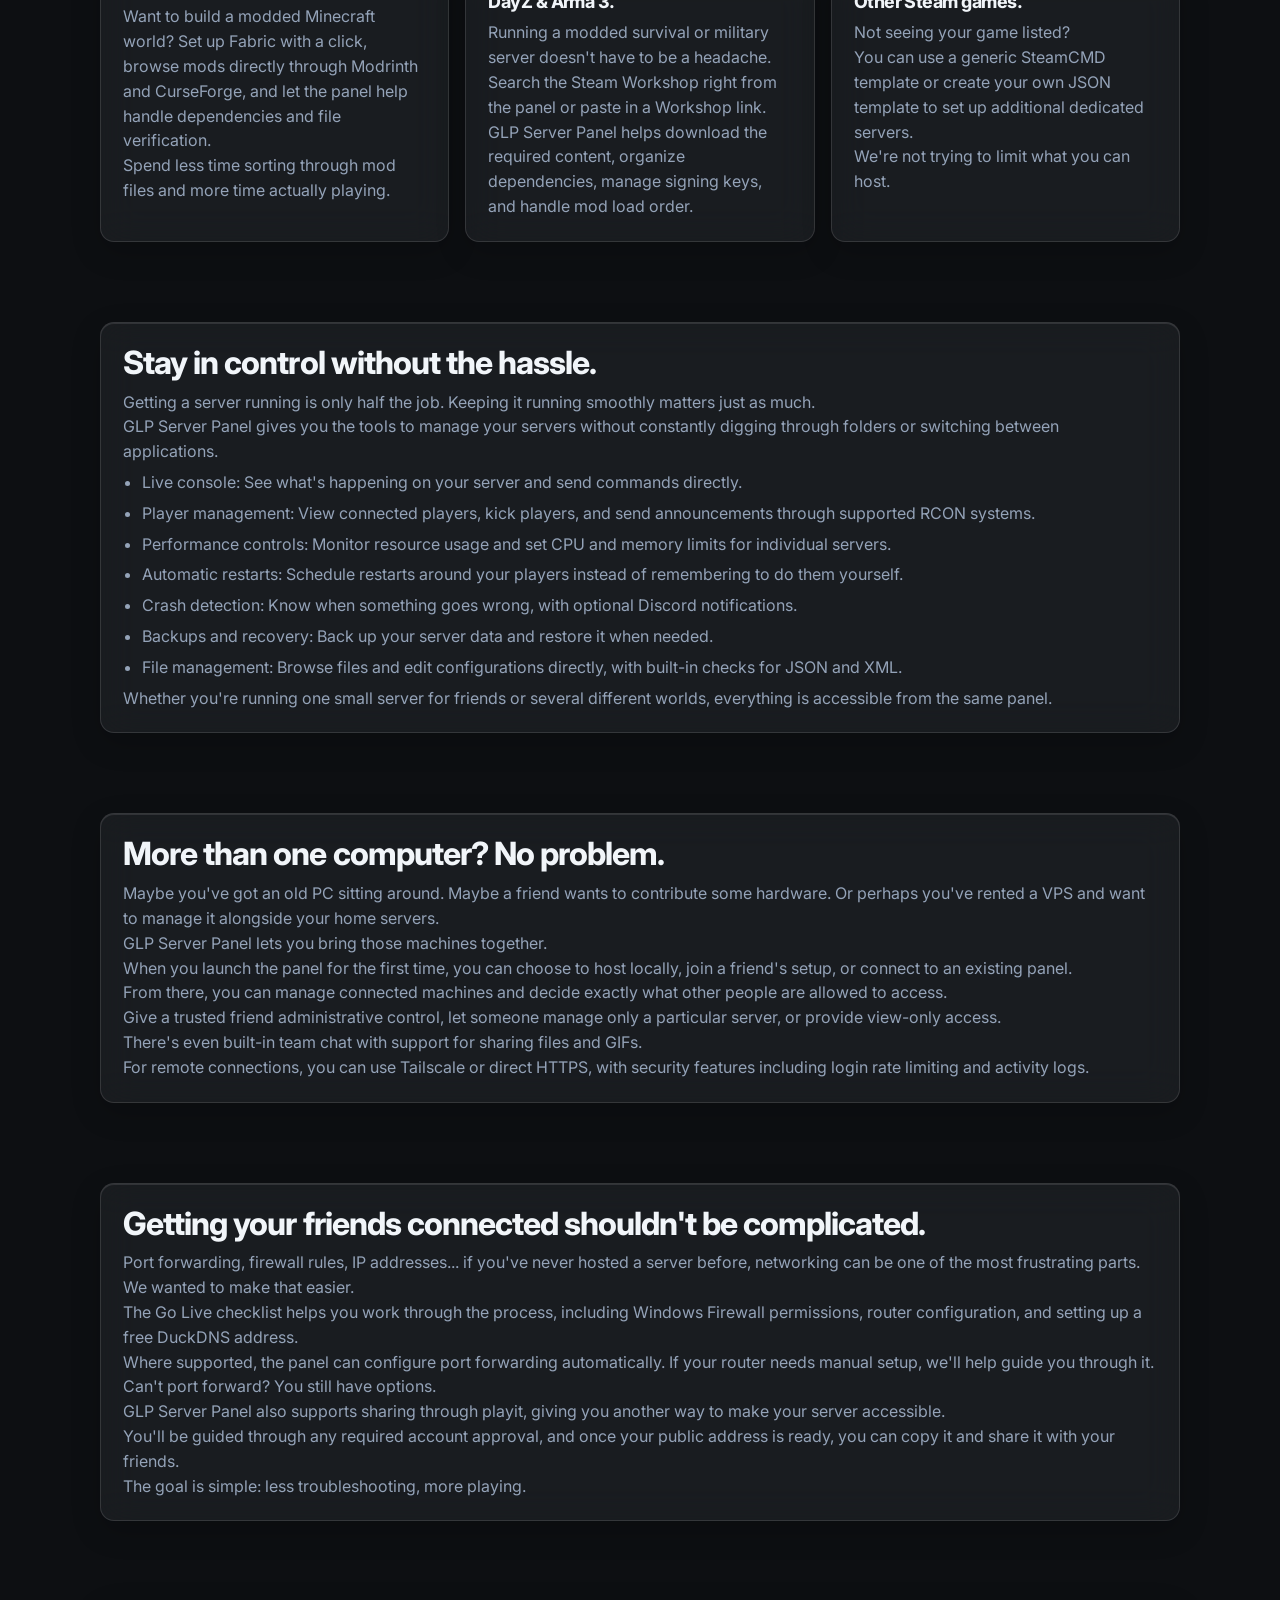
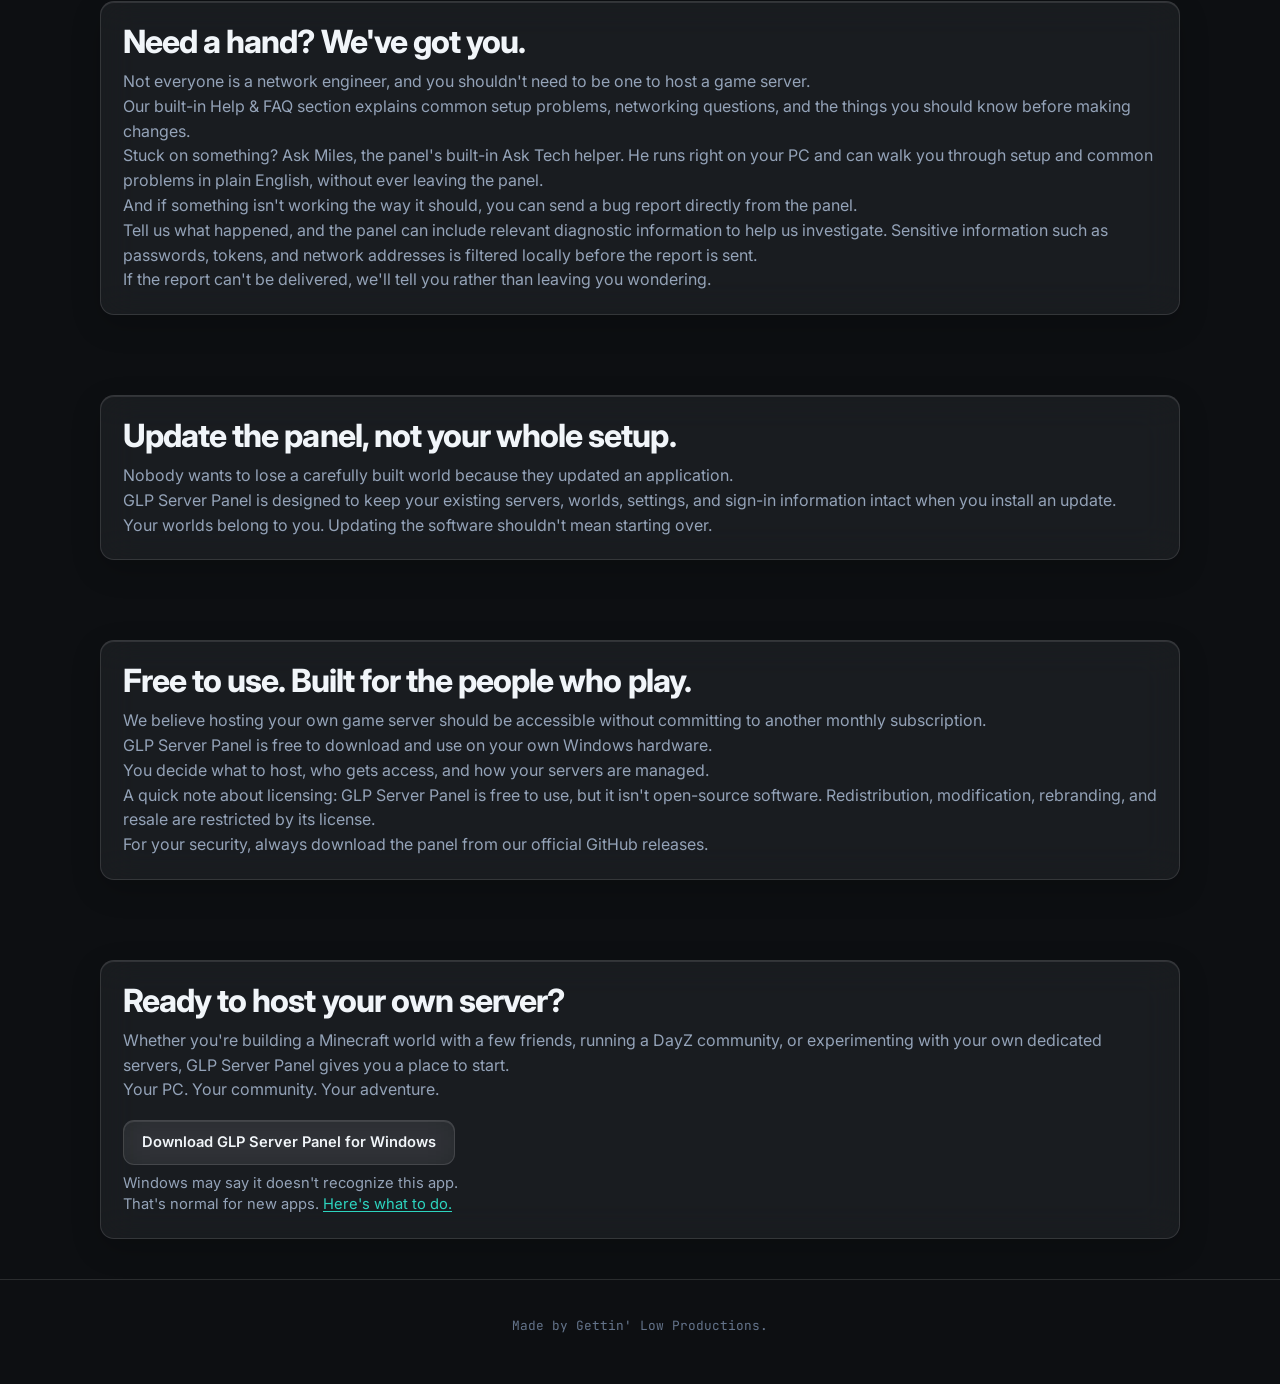
==== commit 578dfeae: "Add periods to the page headers" ====
--- a/index.html
+++ b/index.html
@@ -47,7 +47,7 @@
   <main id="main">
     <section class="hero wrap" aria-labelledby="page-title">
       <div class="hero-inner">
-        <h1 id="page-title">GLP Server Panel</h1>
+        <h1 id="page-title">GLP Server Panel.</h1>
         <p class="lede">Your games. Your servers. Your rules.</p>
         <p>Ever wanted to host your own game server without paying a monthly hosting fee or spending hours figuring out how to set everything up?</p>
         <p>That's exactly why we built GLP Server Panel.</p>
@@ -61,7 +61,7 @@
           <a class="btn btn-secondary" id="all-releases" href="https://github.com/CarterCanDo/GLP-Server-Panel-Releases/releases">View All Releases</a>
         </div>
         <div class="hero-stat">
-          <p class="kicker">Downloads</p>
+          <p class="kicker">Downloads.</p>
           <p class="dl-count" id="download-count" aria-live="polite"><a href="https://github.com/CarterCanDo/GLP-Server-Panel-Releases/releases">See downloads on GitHub</a></p>
           <p class="lede dl-note">GitHub counts every download of the Windows installer, including copies the panel downloads when it updates.</p>
         </div>
@@ -71,7 +71,7 @@
     <section class="section tight" aria-labelledby="windows-note-title">
       <div class="wrap">
         <div class="card windows-note-box" id="windows-note">
-          <h2 id="windows-note-title">What you'll see</h2>
+          <h2 id="windows-note-title">What you'll see.</h2>
           <p>When you open the installer, Windows may show a blue box that says 'Windows protected your PC.' This happens because GLP Server Panel is new and hasn't built up a reputation with Microsoft yet, not because anything is wrong with it. Getting that recognition takes time and costs money, and we're working on it.</p>
           <p>To keep going:</p>
           <ol>
@@ -86,7 +86,7 @@
     <section class="section tight" aria-labelledby="need-title">
       <div class="wrap">
         <div class="card">
-          <h2 id="need-title">Everything you need, in one place</h2>
+          <h2 id="need-title">Everything you need, in one place.</h2>
           <p>Setting up a game server shouldn't feel like a second job.</p>
           <p>GLP Server Panel takes care of much of the technical setup for you. It can install the tools your games need, download server files, manage mods and dependencies, and help get your server ready for other players.</p>
           <p>No jumping between a dozen different programs just to get things running.</p>
@@ -97,20 +97,20 @@
 
     <section class="section tight" aria-labelledby="games-title">
       <div class="wrap">
-        <h2 id="games-title">Play what you want</h2>
+        <h2 id="games-title">Play what you want.</h2>
         <div class="product-grid">
           <div class="card">
-            <h3>Minecraft Java Edition</h3>
+            <h3>Minecraft Java Edition.</h3>
             <p>Want to build a modded Minecraft world? Set up Fabric with a click, browse mods directly through Modrinth and CurseForge, and let the panel help handle dependencies and file verification.</p>
             <p>Spend less time sorting through mod files and more time actually playing.</p>
           </div>
           <div class="card">
-            <h3>DayZ &amp; Arma 3</h3>
+            <h3>DayZ &amp; Arma 3.</h3>
             <p>Running a modded survival or military server doesn't have to be a headache.</p>
             <p>Search the Steam Workshop right from the panel or paste in a Workshop link. GLP Server Panel helps download the required content, organize dependencies, manage signing keys, and handle mod load order.</p>
           </div>
           <div class="card">
-            <h3>Other Steam games</h3>
+            <h3>Other Steam games.</h3>
             <p>Not seeing your game listed?</p>
             <p>You can use a generic SteamCMD template or create your own JSON template to set up additional dedicated servers.</p>
             <p>We're not trying to limit what you can host.</p>
@@ -122,7 +122,7 @@
     <section class="section tight" aria-labelledby="control-title">
       <div class="wrap">
         <div class="card">
-          <h2 id="control-title">Stay in control without the hassle</h2>
+          <h2 id="control-title">Stay in control without the hassle.</h2>
           <p>Getting a server running is only half the job. Keeping it running smoothly matters just as much.</p>
           <p>GLP Server Panel gives you the tools to manage your servers without constantly digging through folders or switching between applications.</p>
           <ul>
@@ -157,7 +157,7 @@
     <section class="section tight" aria-labelledby="connect-title">
       <div class="wrap">
         <div class="card">
-          <h2 id="connect-title">Getting your friends connected shouldn't be complicated</h2>
+          <h2 id="connect-title">Getting your friends connected shouldn't be complicated.</h2>
           <p>Port forwarding, firewall rules, IP addresses... if you've never hosted a server before, networking can be one of the most frustrating parts.</p>
           <p>We wanted to make that easier.</p>
           <p>The Go Live checklist helps you work through the process, including Windows Firewall permissions, router configuration, and setting up a free DuckDNS address.</p>
@@ -187,7 +187,7 @@
     <section class="section tight" aria-labelledby="updates-title">
       <div class="wrap">
         <div class="card">
-          <h2 id="updates-title">Update the panel, not your whole setup</h2>
+          <h2 id="updates-title">Update the panel, not your whole setup.</h2>
           <p>Nobody wants to lose a carefully built world because they updated an application.</p>
           <p>GLP Server Panel is designed to keep your existing servers, worlds, settings, and sign-in information intact when you install an update.</p>
           <p>Your worlds belong to you. Updating the software shouldn't mean starting over.</p>
